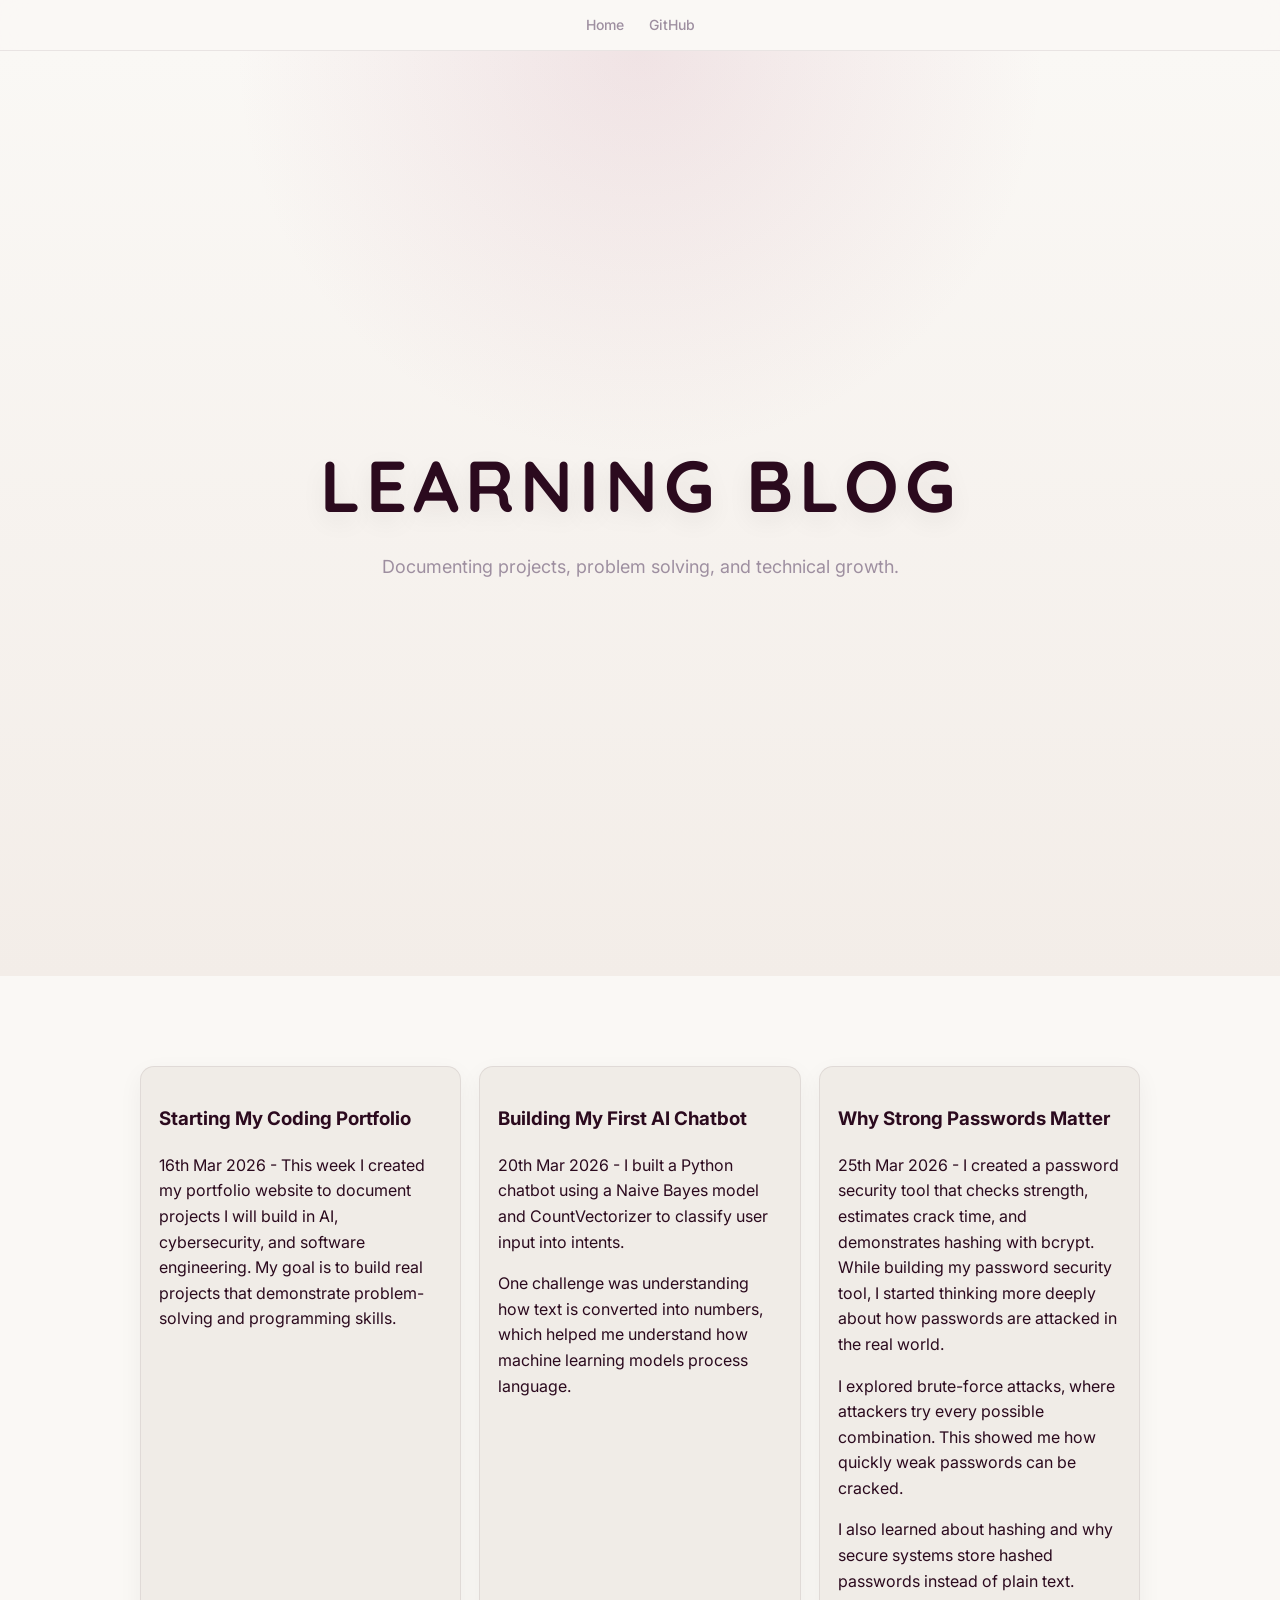
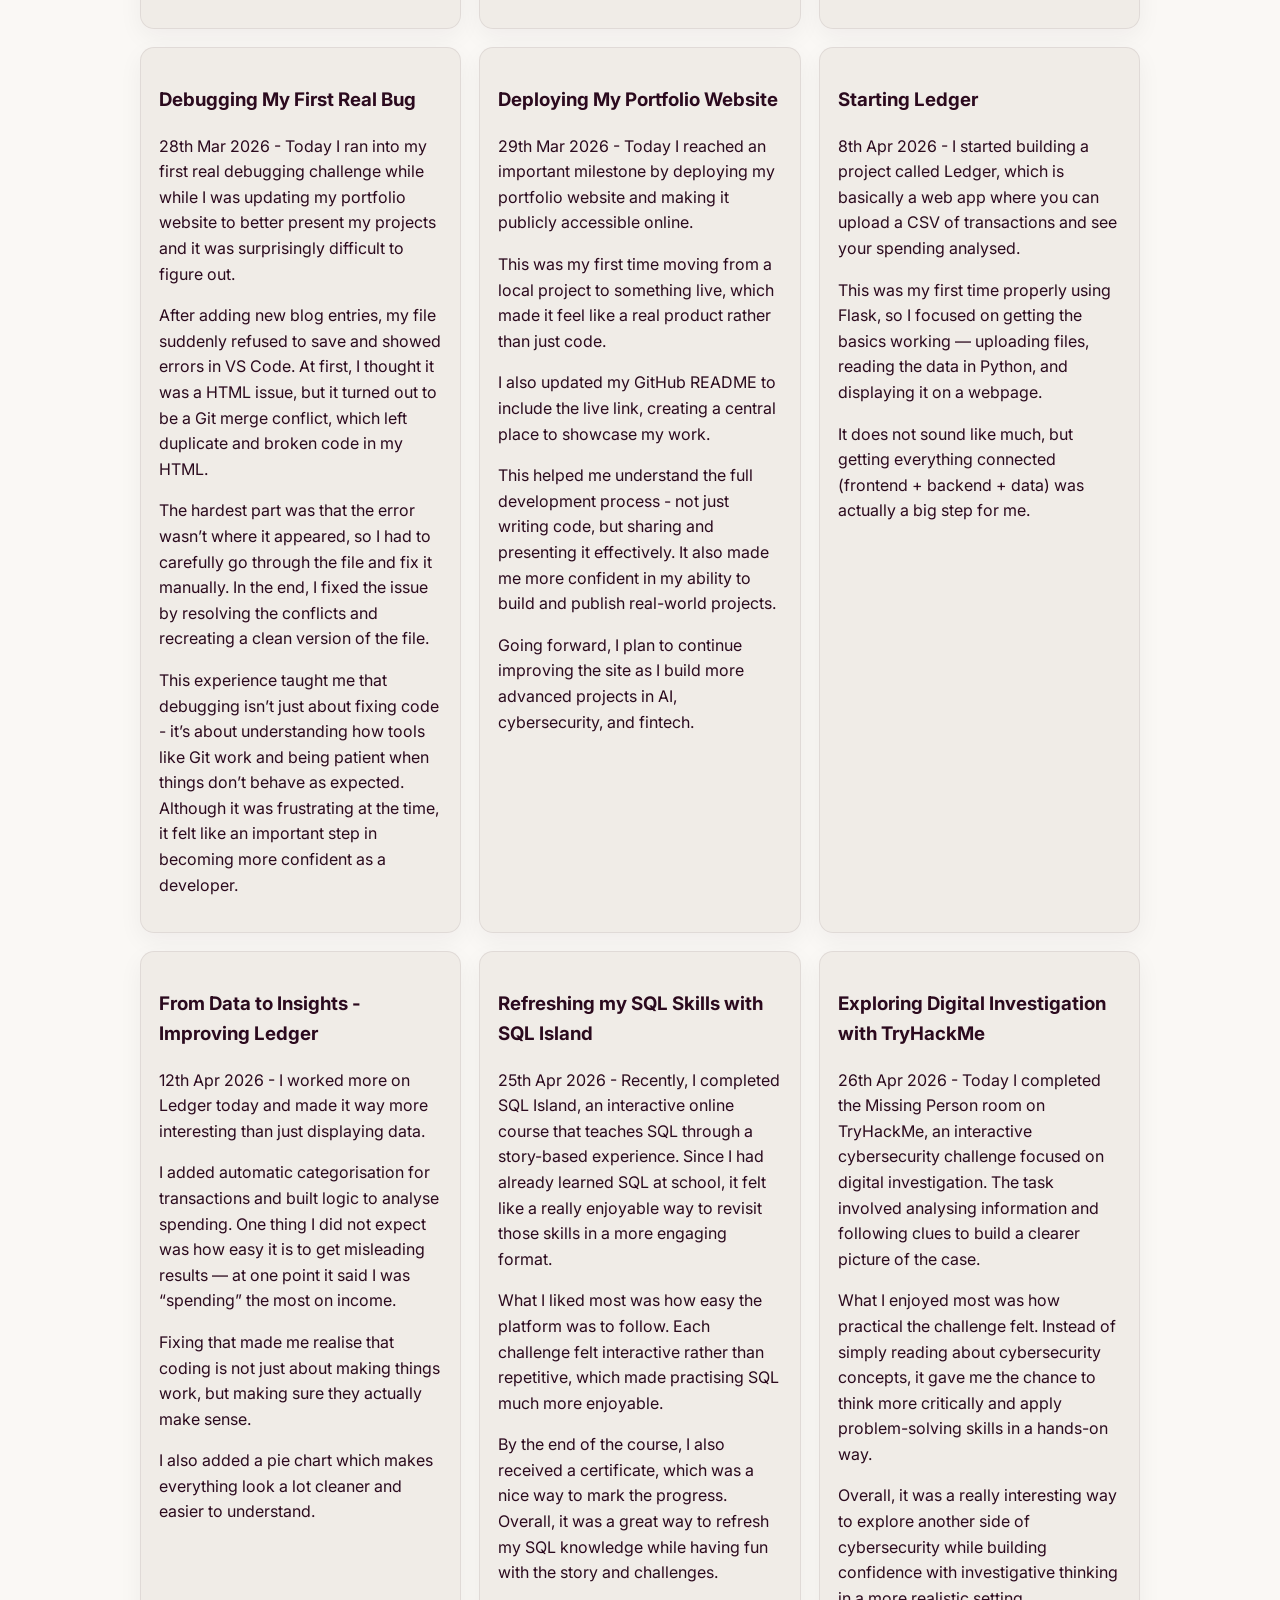
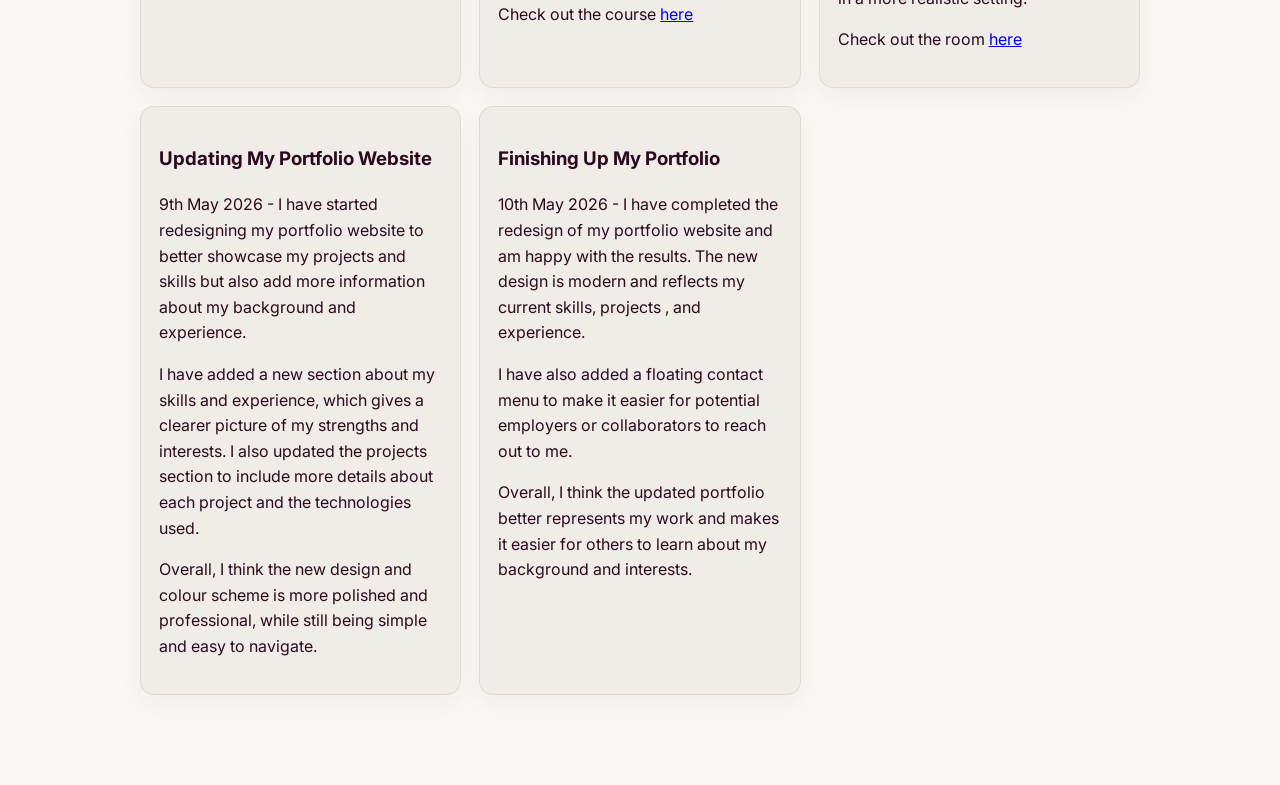
==== blog.html @ e2512c3c "New blog entry and final animations in style.css" ====
<!DOCTYPE html>
<html lang="en">
<head>
  <meta charset="UTF-8">
  <title>Blog | Samyutha Katikareddy</title>

  <!-- CONNECTS CSS -->
  <link rel="stylesheet" href="style.css">

  <!-- FONT -->
  <link href="https://fonts.googleapis.com/css2?family=Quicksand:wght@500;600;700;800&display=swap" rel="stylesheet">
</head>

<body>

<nav>
  <a href="index.html">Home</a>
  <a href="https://github.com/samyuthak-projects" target="_blank">GitHub</a>
</nav>

<header class="hero small-hero">
  <div class="hero-content">
    <h1>Learning Blog</h1>

    <p class="subtitle">
      Documenting projects, problem solving, and technical growth.
    </p>
  </div>
</header>

<!-- BLOG -->
<section id="blog">
  

  <div class="blog-container">

    <article>
      <h3>Starting My Coding Portfolio</h3>
      <p>16th Mar 2026 - This week I created my portfolio website to document projects I will build in AI, cybersecurity, and software engineering. My goal is to build real projects that demonstrate problem-solving and programming skills.</p>
    </article>

    <article>
      <h3>Building My First AI Chatbot</h3>
      <p> 20th Mar 2026 - I built a Python chatbot using a Naive Bayes model and CountVectorizer to classify user input into intents. </p>
      <p> One challenge was understanding how text is converted into numbers, which helped me understand how machine learning models process language. </p>
    </article>

    <article>
      <h3>Why Strong Passwords Matter</h3>
      <p> 25th Mar 2026 - I created a password security tool that checks strength, estimates crack time, and demonstrates hashing with bcrypt. While building my password security tool, I started thinking more deeply about how passwords are attacked in the real world. </p>
      <p> I explored brute-force attacks, where attackers try every possible combination. This showed me how quickly weak passwords can be cracked. </p>
      <p> I also learned about hashing and why secure systems store hashed passwords instead of plain text. </p>
    </article>

    <article>
      <h3>Debugging My First Real Bug</h3>
      <p> 28th Mar 2026 - Today I ran into my first real debugging challenge while while I was updating my portfolio website to better present my projects and it was surprisingly difficult to figure out. </p>
      <p> After adding new blog entries, my file suddenly refused to save and showed errors in VS Code. At first, I thought it was a HTML issue, but it turned out to be a Git merge conflict, which left duplicate and broken code in my HTML. </p>
      <p> The hardest part was that the error wasn’t where it appeared, so I had to carefully go through the file and fix it manually. In the end, I fixed the issue by resolving the conflicts and recreating a clean version of the file. </p>
      <p> This experience taught me that debugging isn’t just about fixing code - it’s about understanding how tools like Git work and being patient when things don’t behave as expected. Although it was frustrating at the time, it felt like an important step in becoming more confident as a developer. </p>
    </article>

    <article>
      <h3>Deploying My Portfolio Website</h3>
      29th Mar 2026 - Today I reached an important milestone by deploying my portfolio website and making it publicly accessible online. </p>
      <p> This was my first time moving from a local project to something live, which made it feel like a real product rather than just code. </p>
      <p> I also updated my GitHub README to include the live link, creating a central place to showcase my work. </p>
      <p> This helped me understand the full development process - not just writing code, but sharing and presenting it effectively. It also made me more confident in my ability to build and publish real-world projects. </p>
      <p> Going forward, I plan to continue improving the site as I build more advanced projects in AI, cybersecurity, and fintech. </p>
    </article>

    <article>
      <h3>Starting Ledger</h3>
      <p> 8th Apr 2026 - I started building a project called Ledger, which is basically a web app where you can upload a CSV of transactions and see your spending analysed. </p>
      <p> This was my first time properly using Flask, so I focused on getting the basics working — uploading files, reading the data in Python, and displaying it on a webpage. </p>
      <p> It does not sound like much, but getting everything connected (frontend + backend + data) was actually a big step for me. </p>
    </article>

    <article>
      <h3>From Data to Insights - Improving Ledger</h3>
      <p> 12th Apr 2026 - I worked more on Ledger today and made it way more interesting than just displaying data. </p>
      <p> I added automatic categorisation for transactions and built logic to analyse spending. One thing I did not expect was how easy it is to get misleading results — at one point it said I was “spending” the most on income. </p>
      <p> Fixing that made me realise that coding is not just about making things work, but making sure they actually make sense. </p>
      <p> I also added a pie chart which makes everything look a lot cleaner and easier to understand. </p>
    </article>

    <article>
      <h3>Refreshing my SQL Skills with SQL Island</h3>
      <p> 25th Apr 2026 - Recently, I completed SQL Island, an interactive online course that teaches SQL through a story-based experience. Since I had already learned SQL at school, it felt like a really enjoyable way to revisit those skills in a more engaging format. </p>
      <p> What I liked most was how easy the platform was to follow. Each challenge felt interactive rather than repetitive, which made practising SQL much more enjoyable. </p>
      <p> By the end of the course, I also received a certificate, which was a nice way to mark the progress. Overall, it was a great way to refresh my SQL knowledge while having fun with the story and challenges. </p>
      <p> Check out the course <a href="https://sql-island.informatik.uni-kl.de/" target="_blank" rel="noopener noreferrer">here</a> </p>
    </article>

    <article>
      <h3>Exploring Digital Investigation with TryHackMe</h3>
      <p> 26th Apr 2026 - Today I completed the Missing Person room on TryHackMe, an interactive cybersecurity challenge focused on digital investigation. The task involved analysing information and following clues to build a clearer picture of the case. </p>
      <p> What I enjoyed most was how practical the challenge felt. Instead of simply reading about cybersecurity concepts, it gave me the chance to think more critically and apply problem-solving skills in a hands-on way. </p>
      <p> Overall, it was a really interesting way to explore another side of cybersecurity while building confidence with investigative thinking in a more realistic setting. </p>
      <p> Check out the room <a href="https://tryhackme.com/room/missingperson" target="_blank" rel="noopener noreferrer">here</a> </p>
    </article>

    <article>
        <h3>Updating My Portfolio Website</h3>
        <p>9th May 2026 - I have started redesigning my portfolio website to better showcase my projects and skills but also add more information about my background and experience.</p>
        <p> I have added a new section about my skills and experience, which gives a clearer picture of my strengths and interests. I also updated the projects section to include more details about each project and the technologies used. </p>
        <p> Overall, I think the new design and colour scheme is more polished and professional, while still being simple and easy to navigate. </p>
    </article>

    <article>
        <h3>Finishing Up My Portfolio</h3>
        <p>10th May 2026 - I have completed the redesign of my portfolio website and am happy with the results. The new design is modern and reflects my current skills, projects , and experience.</p>
        <p> I have also added a floating contact menu to make it easier for potential employers or collaborators to reach out to me. </p>
        <p> Overall, I think the updated portfolio better represents my work and makes it easier for others to learn about my background and interests. </p>
    </article>

  </div>
</section>


</body>
</html>
---- style.css ----
@import url('https://fonts.googleapis.com/css2?family=Inter:wght@300;400;600;700&display=swap');

/* COLORS */
:root {
  --bg: #faf8f5;
  --surface: #f0ebe6;
  --text: #2b0a1e;
  --accent: #6b1a2e;
  --soft-rose: #c4849a;
  --muted: #9e8fa0;

  --border: rgba(43, 10, 30, 0.08);
  --border-strong: rgba(107, 26, 46, 0.16);
  --shadow: 0 10px 30px rgba(43, 10, 30, 0.08);
}


/* SMOOTH SCROLLING */
html {
  scroll-behavior: smooth;
}


/* BASIC RESET */
body {
  margin: 0;
  font-family: 'Inter', Arial, sans-serif;
  background: var(--bg);
  color: var(--text);
  line-height: 1.6;
}

/* NAVIGATION */
nav {
  position: sticky;
  top: 0;
  z-index: 1000;
  background: rgba(250, 248, 245, 0.88);
  backdrop-filter: blur(12px);
  padding: 14px;
  display: flex;
  justify-content: center;
  gap: 25px;
  border-bottom: 1px solid var(--border);
}

nav a {
  text-decoration: none;
  color: var(--muted);
  font-weight: 500;
  font-size: 14px;
  transition: 0.2s;
}

nav a:hover {
  color: var(--accent);
}

/* HERO */
.hero {
  min-height: 85vh;
  display: flex;
  align-items: center;
  justify-content: center;
  text-align: center;
  padding: 80px 20px;
  background:
    radial-gradient(circle at top, rgba(196, 132, 154, 0.18), transparent 36%),
    linear-gradient(180deg, #faf8f5 0%, #f3ede8 100%);
}

.hero h1 {
  font-family: 'Quicksand', sans-serif;
  font-size: 72px;
  font-weight: 800;
  letter-spacing: 6px;
  text-transform: uppercase;
  margin: 0;
  color: var(--text);
  text-shadow: 0 8px 24px rgba(43, 10, 30, 0.08);
}

.subtitle {
  color: var(--muted);
  margin-top: 10px;
  font-size: 18px;
}

.intro {
  max-width: 650px;
  margin: 20px auto;
  color: var(--text);
}

/* BUTTONS */
.hero-buttons {
  margin-top: 25px;
}

.btn {
  text-decoration: none;
  padding: 10px 16px;
  border-radius: 10px;
  font-weight: 600;
  margin: 5px;
  display: inline-block;
  transition: 0.2s;
}

.primary {
  background: var(--accent);
  color: #fff;
}

.primary:hover {
  background: #561426;
  transform: translateY(-2px);
}

.secondary {
  border: 1px solid var(--border);
  color: var(--text);
  background: rgba(255, 255, 255, 0.38);
}

.secondary:hover {
  border-color: var(--soft-rose);
  color: var(--accent);
  transform: translateY(-2px);
}

/* SECTIONS */
section {
  max-width: 1000px;
  margin: auto;
  padding: 90px 20px;
  animation: fadeUp 0.8s ease forwards;
  scroll-margin-top: 100px;
}

h2 {
  text-align: center;
  font-size: 34px;
  margin-bottom: 50px;
  color: var(--text);
}

.section-intro {
  text-align: center;
  color: var(--muted);
  margin-bottom: 30px;
}

/* ABOUT */
.about-container {
  display: flex;
  align-items: center;
  justify-content: center;
  gap: 40px;
  flex-wrap: wrap;
  max-width: 900px;
  margin: auto;
}

.about-image img {
  width: 240px;
  height: 300px;
  object-fit: cover;
  border-radius: 20px;
  border: 2px solid rgba(107, 26, 46, 0.12);
  box-shadow: var(--shadow);
  transition: transform 0.3s ease, box-shadow 0.3s ease;
}

.about-image img:hover {
  transform: scale(1.03);
  box-shadow: 0 14px 36px rgba(43, 10, 30, 0.12);
}

.about-text {
  flex: 1;
  min-width: 280px;
  color: var(--text);
}

/* SKILLS */
.skills {
  display: flex;
  flex-wrap: wrap;
  gap: 10px;
  justify-content: center;
}

.skills span {
  background: rgba(240, 235, 230, 0.95);
  border: 1px solid var(--border);
  padding: 8px 14px;
  border-radius: 999px;
  font-size: 13px;
  color: var(--text);
  transition: 0.2s;
  box-shadow: 0 4px 12px rgba(43, 10, 30, 0.04);
}

.skills span:hover {
  background: rgba(196, 132, 154, 0.18);
  border-color: var(--soft-rose);
  transform: translateY(-2px);
}

/* SKILLS */
.skills {
  display: flex;
  flex-wrap: wrap;
  gap: 10px;
  justify-content: center;
}

.skills span {
  background: rgba(240, 235, 230, 0.95);
  border: 1px solid var(--border);
  padding: 8px 14px;
  border-radius: 999px;
  font-size: 13px;
  color: var(--text);
  transition: 0.2s;
  box-shadow: 0 4px 12px rgba(43, 10, 30, 0.04);
}

.skills span:hover {
  background: rgba(196, 132, 154, 0.18);
  border-color: var(--soft-rose);
  transform: translateY(-2px);
}

/* SHARED CARD STYLE */
.project,
.award-card,
.cert-card,
article,
.timeline .content {
  background: rgba(240, 235, 230, 0.95);
  border: 1px solid var(--border);
  border-radius: 14px;
  transition: 0.25s ease;
  box-shadow: 0 8px 24px rgba(43, 10, 30, 0.05);
}

.project:hover,
.award-card:hover,
.cert-card:hover,
article:hover,
.timeline .content:hover {
  transform: translateY(-5px);
  border-color: rgba(107, 26, 46, 0.18);
}

/* PROJECTS */
.project {
  padding: 22px;
  margin-bottom: 20px;
}

.project h3 {
  margin-top: 0;
  color: var(--text);
}

.tags {
  font-size: 13px;
  color: var(--muted);
}

.project a {
  display: inline-block;
  margin-top: 10px;
  color: #fff;
  background: var(--accent);
  padding: 8px 12px;
  border-radius: 8px;
  text-decoration: none;
  font-weight: 600;
}

.project a:hover {
  background: #561426;
}

/* EXPERIENCE */
.timeline {
  position: relative;
  max-width: 800px;
  margin: auto;
  padding-left: 20px;
}

.timeline::before {
  content: "";
  position: absolute;
  left: 10px;
  top: 0;
  width: 2px;
  height: 100%;
  background: rgba(43, 10, 30, 0.10);
}

.timeline .content {
  padding: 24px;   /* 🔥 fixes text hugging edges */
  line-height: 1.6;
}

.timeline-item {
  position: relative;
  margin-bottom: 30px;
  padding-left: 40px;
  margin-bottom: 35px; /* gives breathing space between cards */
}

.dot {
  position: absolute;
  left: 2px;
  top: 6px;
  width: 16px;
  height: 16px;
  background: var(--accent);
  border-radius: 50%;
  box-shadow: 0 0 10px rgba(107, 26, 46, 0.18);
}

.company {
  font-size: 13px;
  color: var(--muted);
}

/* AWARDS */
.awards-grid {
  display: grid;
  grid-template-columns: repeat(auto-fit, minmax(260px, 1fr));
  gap: 18px;
}

.award-card {
  padding: 18px;
}

.award-card h3 {
  margin: 0;
  font-size: 16px;
  color: var(--text);
}

.issuer {
  font-size: 13px;
  color: var(--muted);
  margin: 6px 0 10px;
}


/* CERTIFICATIONS */
.cert-grid {
  display: grid;
  grid-template-columns: repeat(auto-fit, minmax(260px, 1fr));
  gap: 18px;
}

.cert-card {
  padding: 18px;
}

.cert-card h3 {
  margin: 0;
  font-size: 16px;
  color: var(--text);
}

.cert-card .issuer {
  font-size: 13px;
  color: var(--muted);
}

.cert-card .skills {
  font-size: 13px;
  color: var(--accent);
  font-weight: 600;
}

/* BLOG */
.blog-container {
  display: grid;
  grid-template-columns: repeat(auto-fit, minmax(280px, 1fr));
  gap: 18px;
}

article {
  padding: 18px;
}

article h3 {
  color: var(--text);
}

.view-more {
  display: flex;
  justify-content: center;
  margin-top: 35px;
}

/* FOOTER */
.footer {
  text-align: center;
  padding: 60px 20px;
  margin-top: 80px;
  border-top: 1px solid var(--border);
  background: rgba(240, 235, 230, 0.78);
}

.footer-title {
  font-size: 22px;
  margin-bottom: 10px;
  color: var(--text);
}

.footer-sub {
  color: var(--muted);
  font-size: 14px;
  margin-bottom: 25px;
}

.contact-links {
  display: flex;
  justify-content: center;
  gap: 25px;
  flex-wrap: wrap;
  margin-bottom: 25px;
}

.contact-links a {
  display: inline-flex;
  align-items: center;
  gap: 8px;
  color: var(--text);
  text-decoration: none;
  font-size: 14px;
  padding: 8px 12px;
  border: 1px solid var(--border);
  border-radius: 10px;
  transition: 0.2s;
  background: rgba(255, 255, 255, 0.35);
}

.contact-links a:hover {
  border-color: var(--accent);
  color: var(--accent);
  transform: translateY(-2px);
}

.footer-bottom {
  font-size: 12px;
  color: var(--muted);
}

/* FLOATING CONTACT */
.floating-contact {
  position: fixed;
  right: 20px;
  bottom: 20px;
  display: flex;
  flex-direction: column;
  gap: 12px;
  z-index: 999;
}

.floating-contact a,
.email-menu > summary {
  width: 48px;
  height: 48px;
  background: rgba(240, 235, 230, 0.96);
  border: 1px solid var(--border);
  border-radius: 14px;
  display: flex;
  align-items: center;
  justify-content: center;
  color: var(--text);
  font-size: 18px;
  text-decoration: none;
  transition: 0.25s ease;
  backdrop-filter: blur(10px);
  cursor: pointer;
  list-style: none;
  box-shadow: 0 8px 20px rgba(43, 10, 30, 0.06);
}

.floating-contact a:hover,
.email-menu > summary:hover {
  transform: translateY(-3px) scale(1.05);
  border-color: rgba(107, 26, 46, 0.22);
  color: var(--accent);
  box-shadow: 0 10px 25px rgba(107, 26, 46, 0.12);
}

.email-menu {
  position: relative;
}

.email-menu > summary::-webkit-details-marker {
  display: none;
}

.email-options {
  position: absolute;
  right: 60px;
  bottom: 0;
  width: 190px;
  padding: 14px;
  background: var(--surface);
  border: 1px solid rgba(0, 0, 0, 0.08);
  border-radius: 20px;
  display: none;
  flex-direction: column;
  gap: 12px;
  box-shadow: 0 10px 30px rgba(0, 0, 0, 0.08);
}

.email-menu[open] .email-options,
.email-menu:hover .email-options {
  display: flex;
}

.email-options a,
.copy-box {
  width: 100%;
  box-sizing: border-box;
  padding: 12px 14px;
  border-radius: 14px;
  display: flex;
  align-items: center;
  gap: 12px;
  background: rgba(255, 255, 255, 0.45);
  border: 1px solid rgba(0, 0, 0, 0.06);
  color: var(--text);
  text-decoration: none;
  transition: 0.2s;
  font-size: 13px;
}

.email-options a:hover {
  transform: translateX(-2px);
  border-color: var(--accent);
  color: var(--accent);
}

.copy-box {
  line-height: 1.5;
}

.copy-box span {
  word-break: break-word;
}

/* ANIMATION */
@keyframes fadeUp {
  from {
    opacity: 0;
    transform: translateY(15px);
  }
  to {
    opacity: 1;
    transform: translateY(0);
  }
}
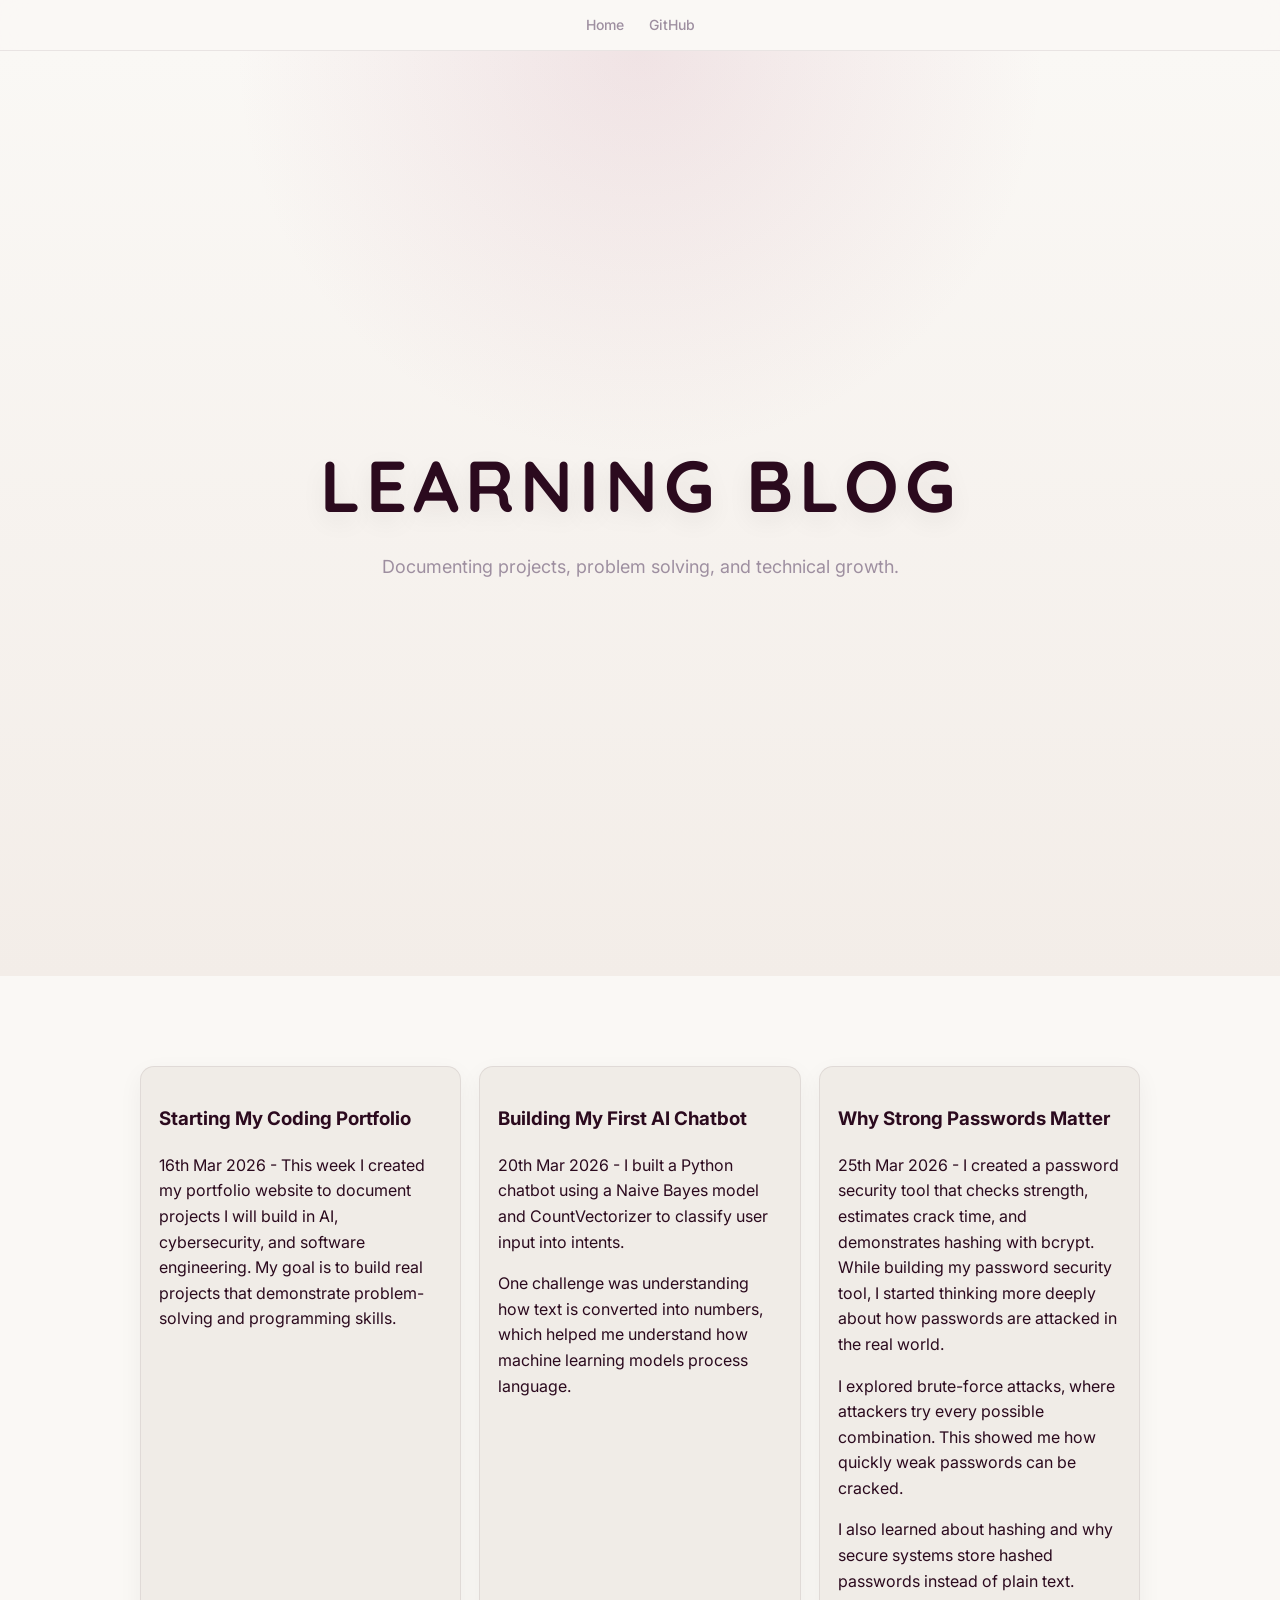
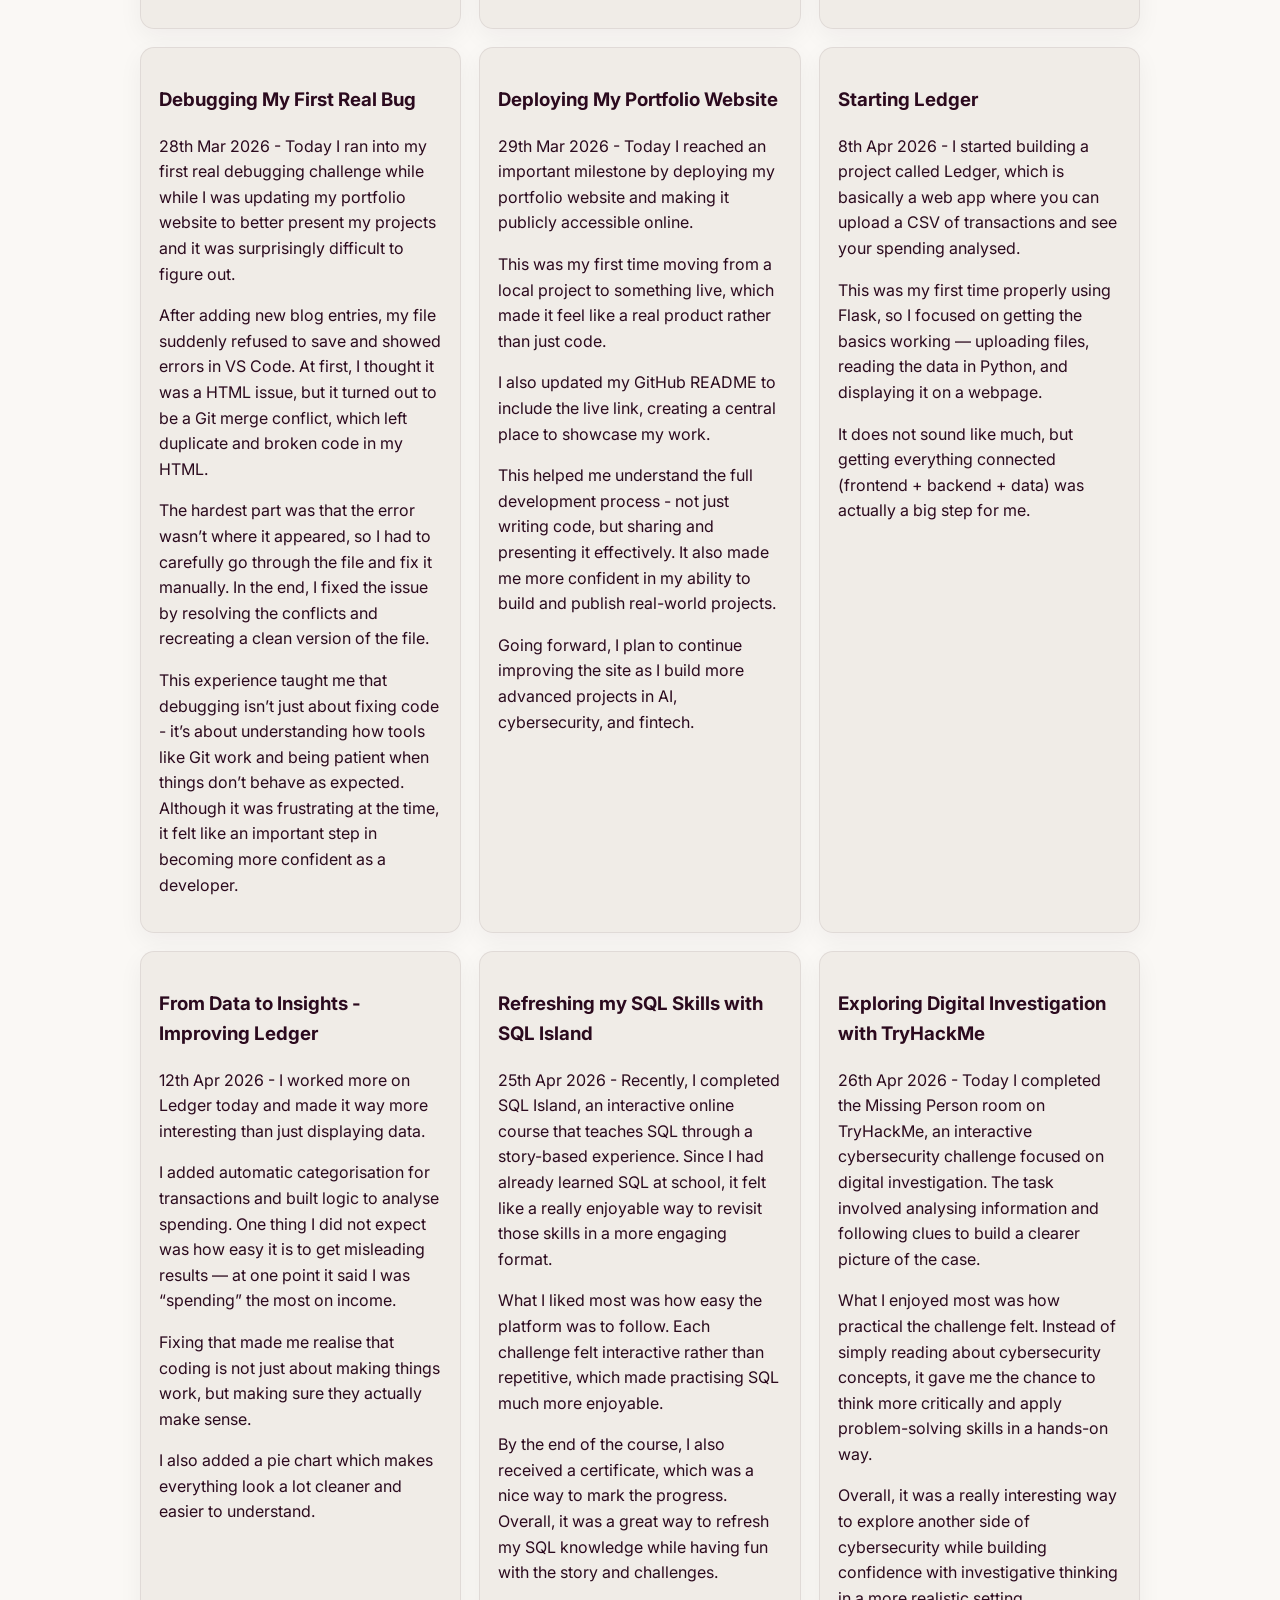
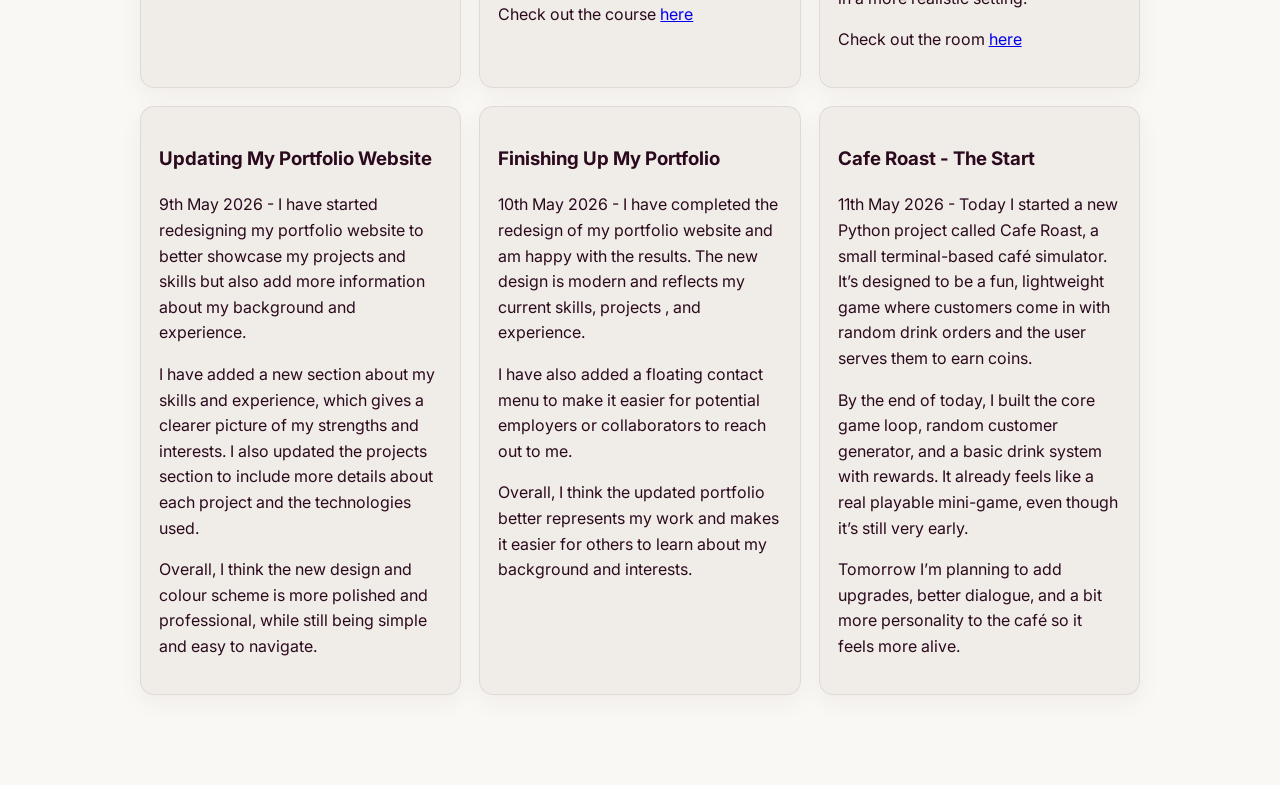
==== commit e5a80bef: "New blog post entry" ====
--- a/blog.html
+++ b/blog.html
@@ -102,18 +102,23 @@
 
     <article>
         <h3>Updating My Portfolio Website</h3>
-        <p>9th May 2026 - I have started redesigning my portfolio website to better showcase my projects and skills but also add more information about my background and experience.</p>
+        <p> 9th May 2026 - I have started redesigning my portfolio website to better showcase my projects and skills but also add more information about my background and experience.</p>
         <p> I have added a new section about my skills and experience, which gives a clearer picture of my strengths and interests. I also updated the projects section to include more details about each project and the technologies used. </p>
         <p> Overall, I think the new design and colour scheme is more polished and professional, while still being simple and easy to navigate. </p>
     </article>
 
     <article>
         <h3>Finishing Up My Portfolio</h3>
-        <p>10th May 2026 - I have completed the redesign of my portfolio website and am happy with the results. The new design is modern and reflects my current skills, projects , and experience.</p>
+        <p> 10th May 2026 - I have completed the redesign of my portfolio website and am happy with the results. The new design is modern and reflects my current skills, projects , and experience.</p>
         <p> I have also added a floating contact menu to make it easier for potential employers or collaborators to reach out to me. </p>
         <p> Overall, I think the updated portfolio better represents my work and makes it easier for others to learn about my background and interests. </p>
     </article>
 
+    <article>
+        <h3>Cafe Roast - The Start</h3>
+        <p> 11th May 2026 - Today I started a new Python project called Cafe Roast, a small terminal-based café simulator. It’s designed to be a fun, lightweight game where customers come in with random drink orders and the user serves them to earn coins.</p>
+        <p> By the end of today, I built the core game loop, random customer generator, and a basic drink system with rewards. It already feels like a real playable mini-game, even though it’s still very early.</p>
+        <p> Tomorrow I’m planning to add upgrades, better dialogue, and a bit more personality to the café so it feels more alive.</p>
   </div>
 </section>
 
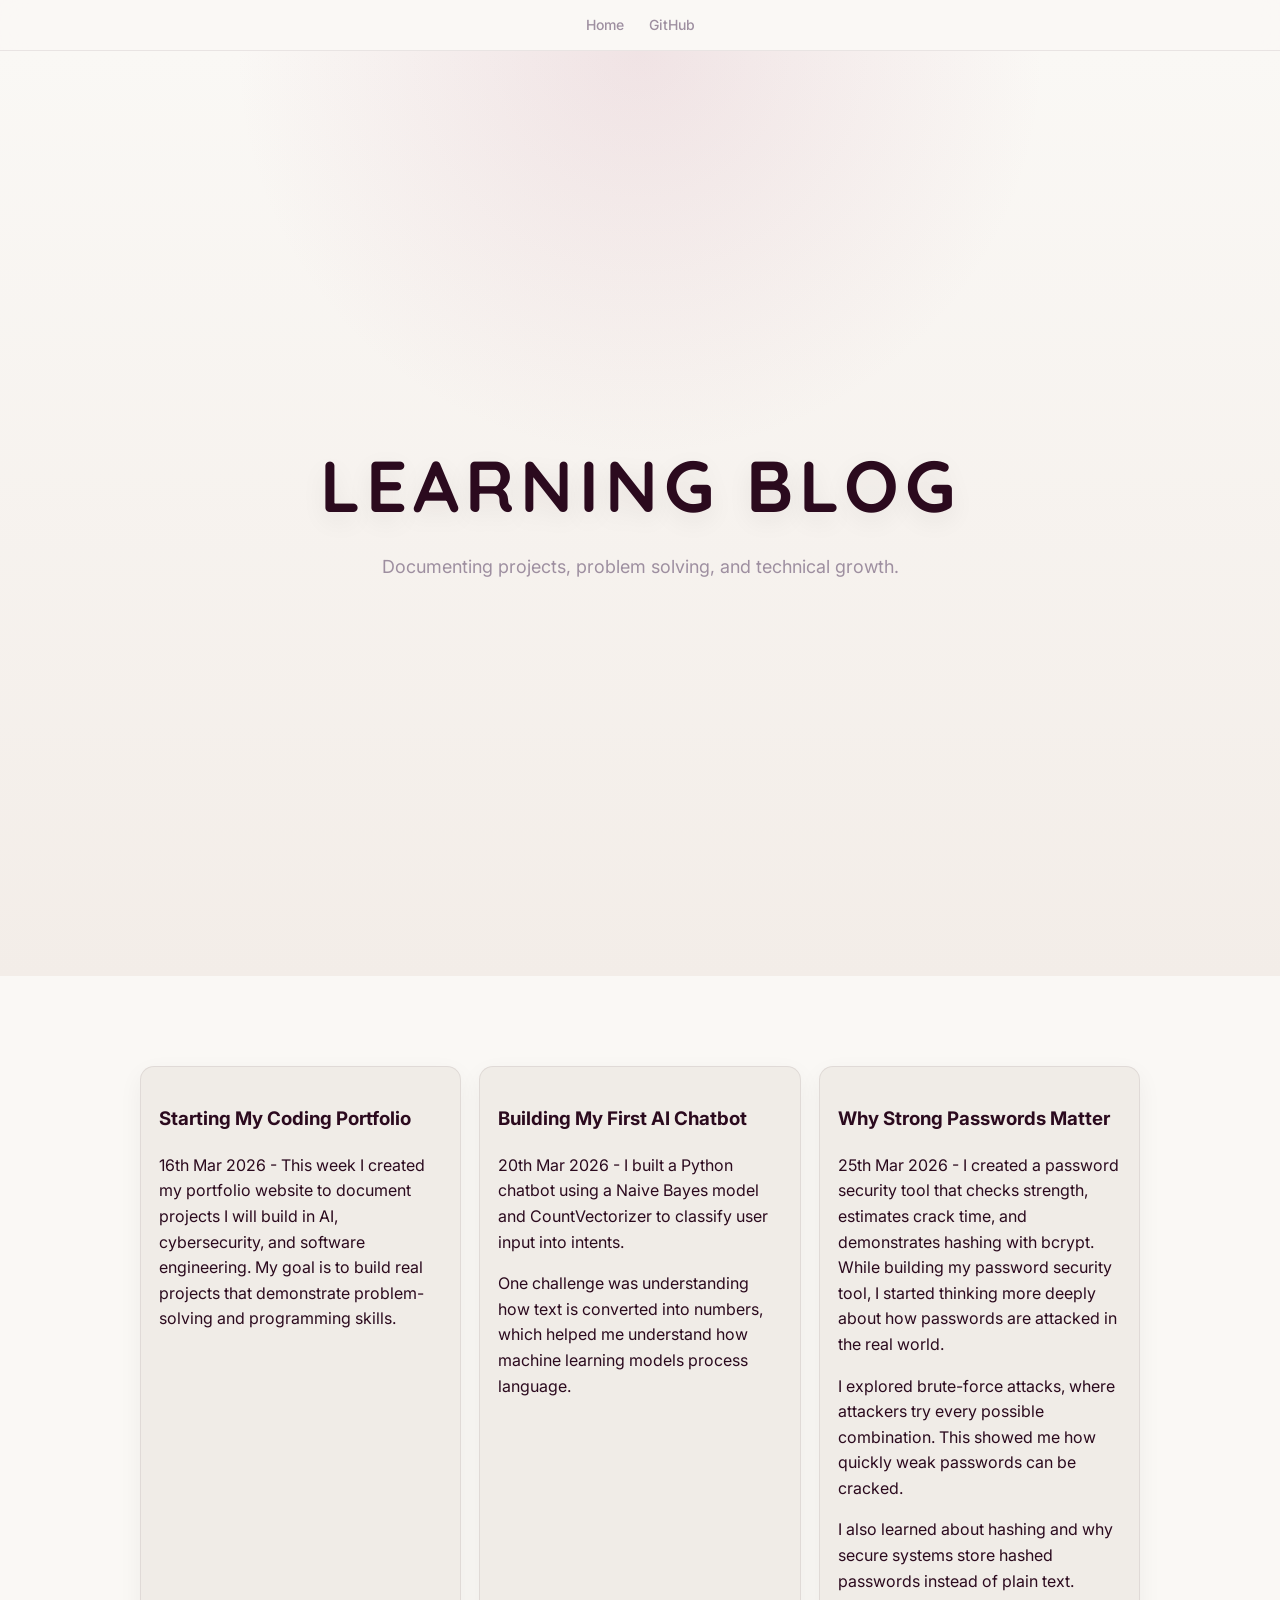
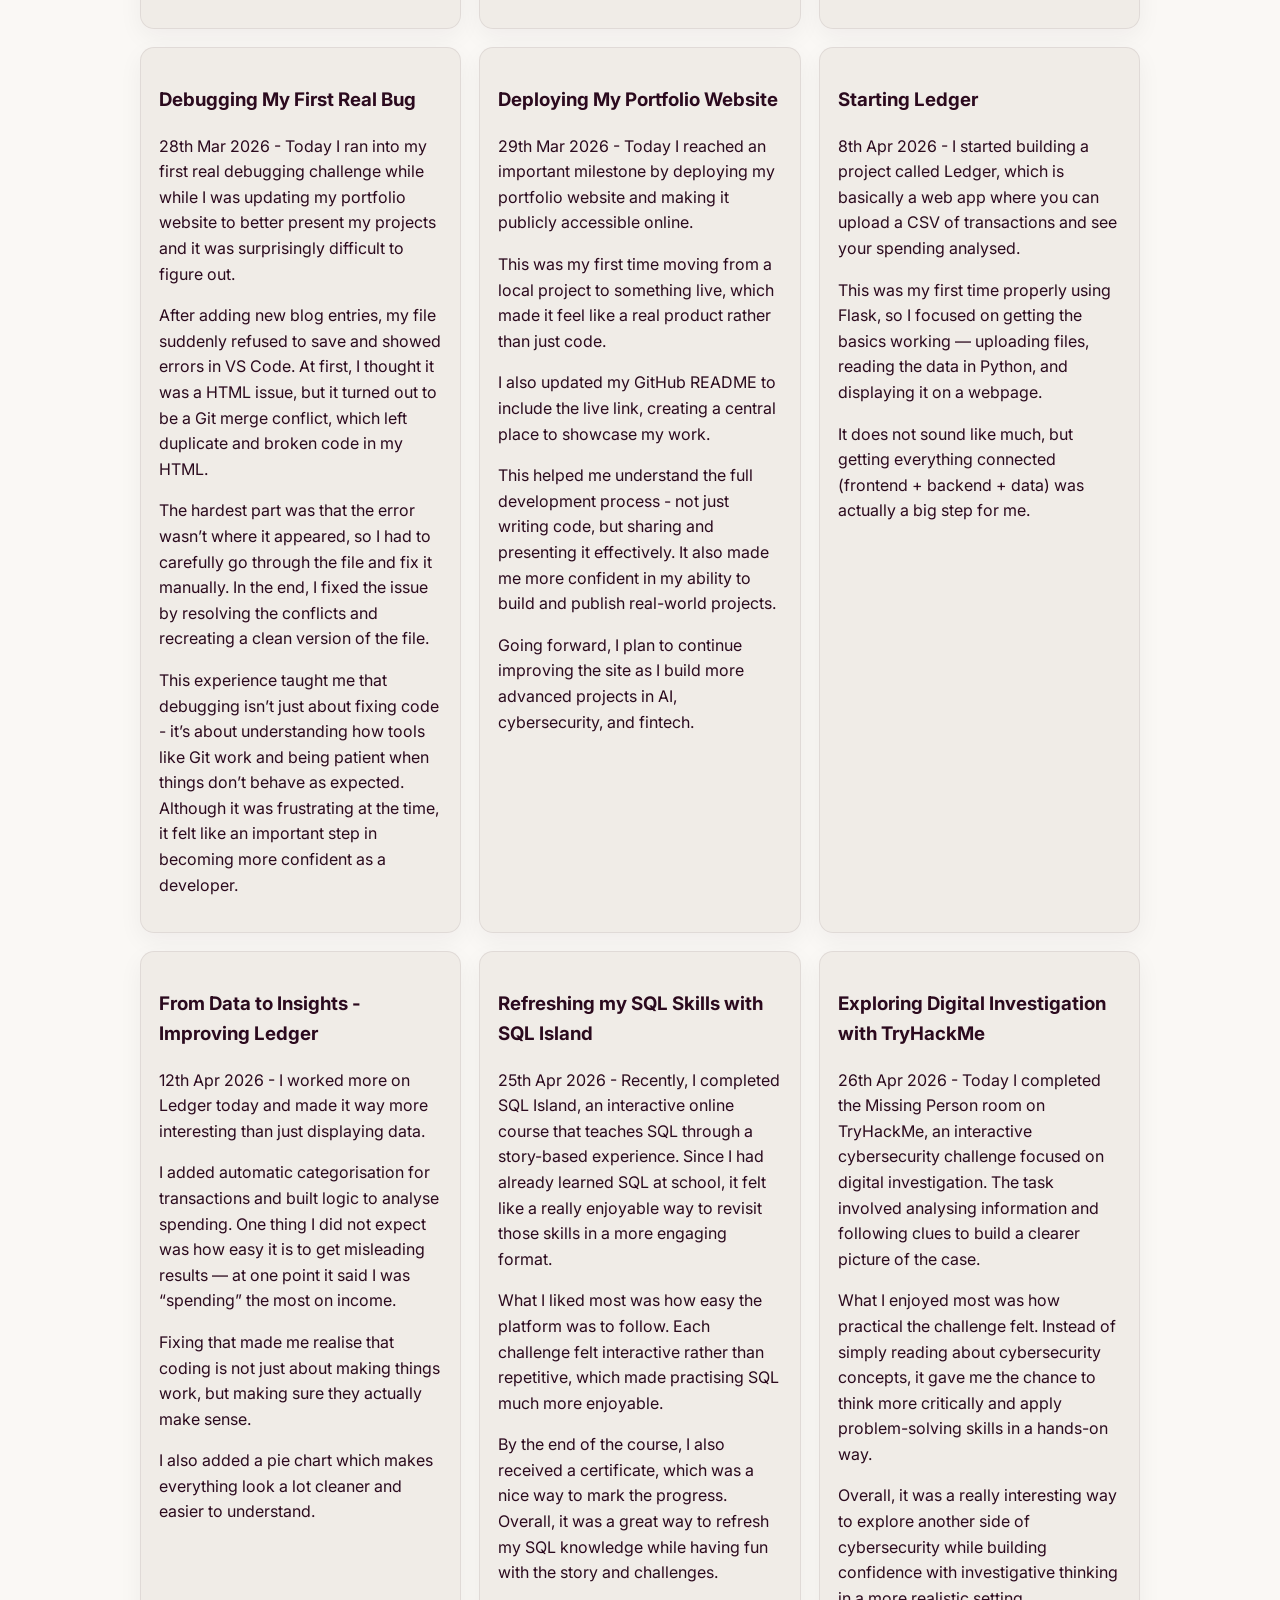
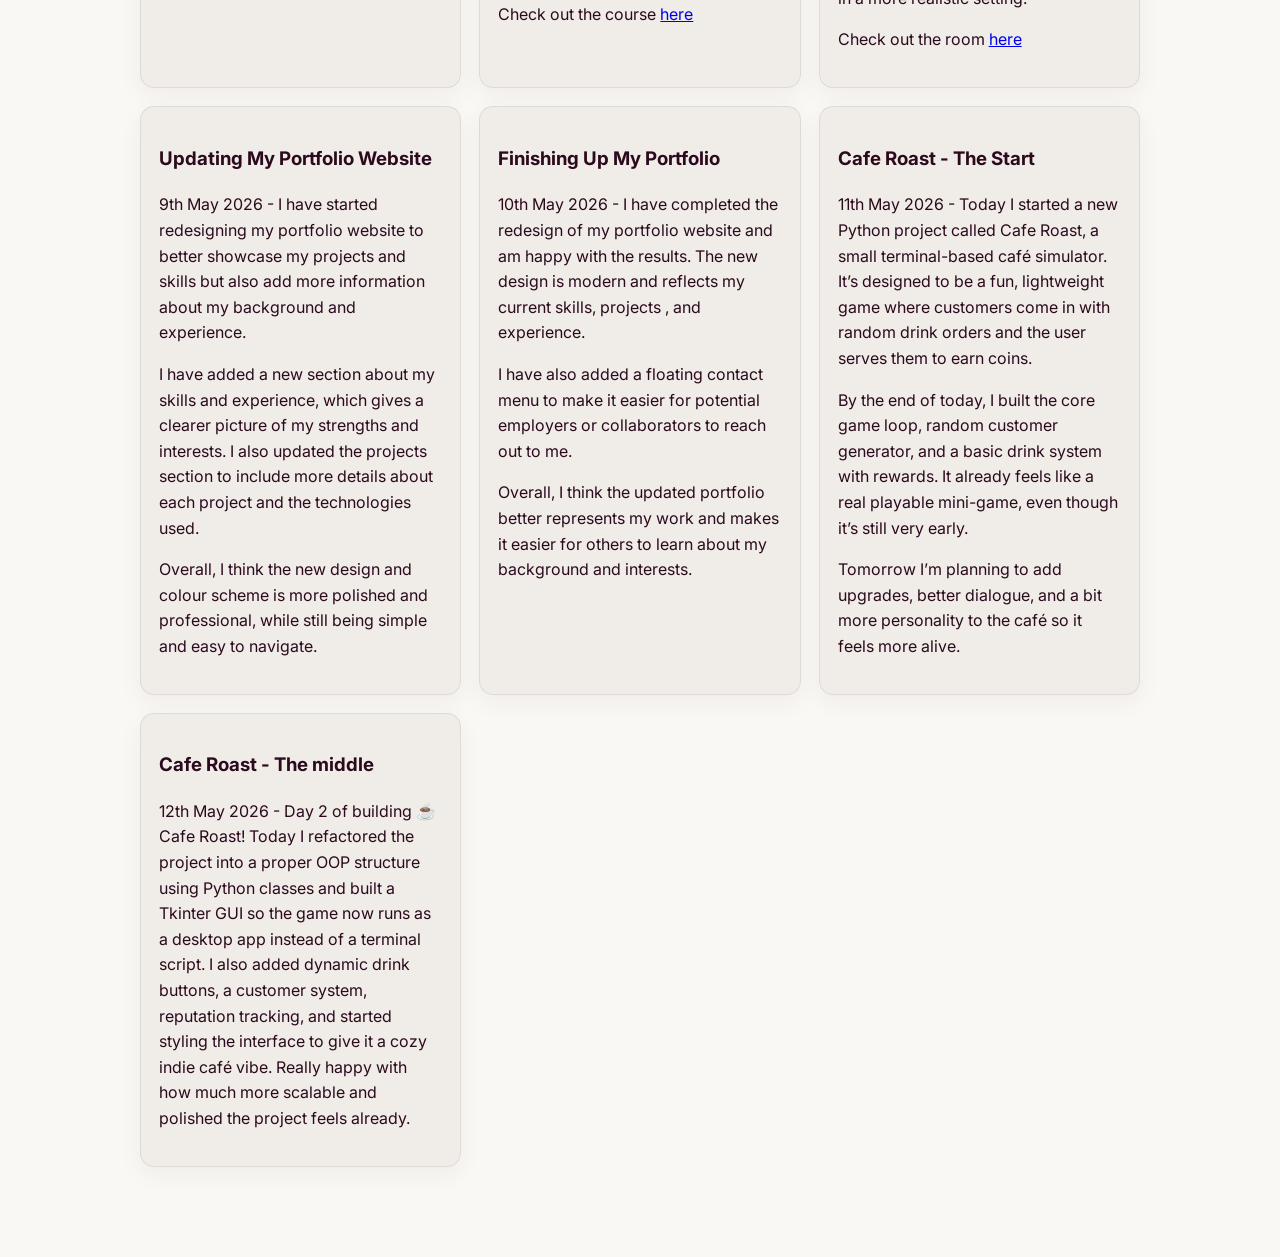
==== commit 5b2c3a8a: "Another blog post" ====
--- a/blog.html
+++ b/blog.html
@@ -119,6 +119,15 @@
         <p> 11th May 2026 - Today I started a new Python project called Cafe Roast, a small terminal-based café simulator. It’s designed to be a fun, lightweight game where customers come in with random drink orders and the user serves them to earn coins.</p>
         <p> By the end of today, I built the core game loop, random customer generator, and a basic drink system with rewards. It already feels like a real playable mini-game, even though it’s still very early.</p>
         <p> Tomorrow I’m planning to add upgrades, better dialogue, and a bit more personality to the café so it feels more alive.</p>
+    </article>
+
+    <article>
+      <h3>Cafe Roast - The middle</h3>
+      <p>
+        12th May 2026 - Day 2 of building ☕ Cafe Roast! Today I refactored the project into a proper OOP structure using Python classes and built a Tkinter GUI so the game now runs as a desktop app instead of a terminal script. I also added dynamic drink buttons, a customer system, reputation tracking, and started styling the interface to give it a cozy indie café vibe. Really happy with how much more scalable and polished the project feels already.
+      </p>
+    </article>
+
   </div>
 </section>
 
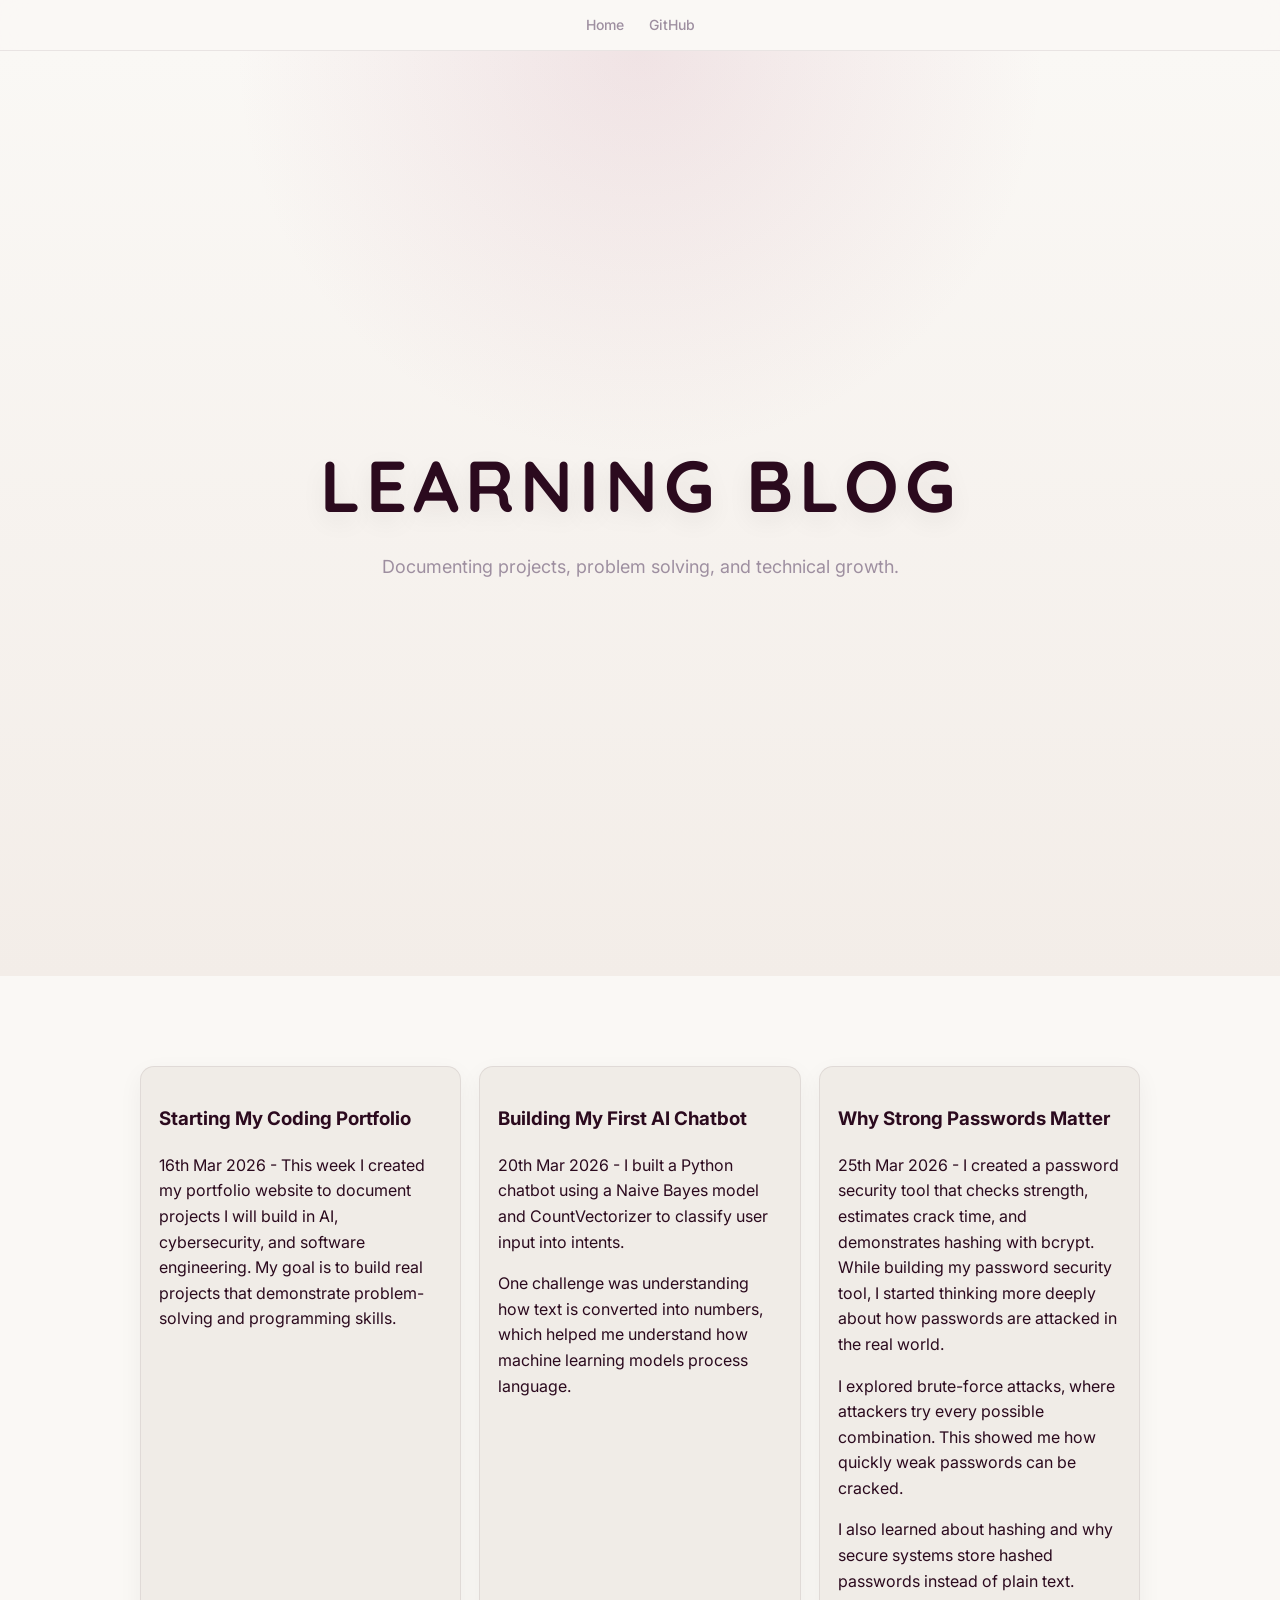
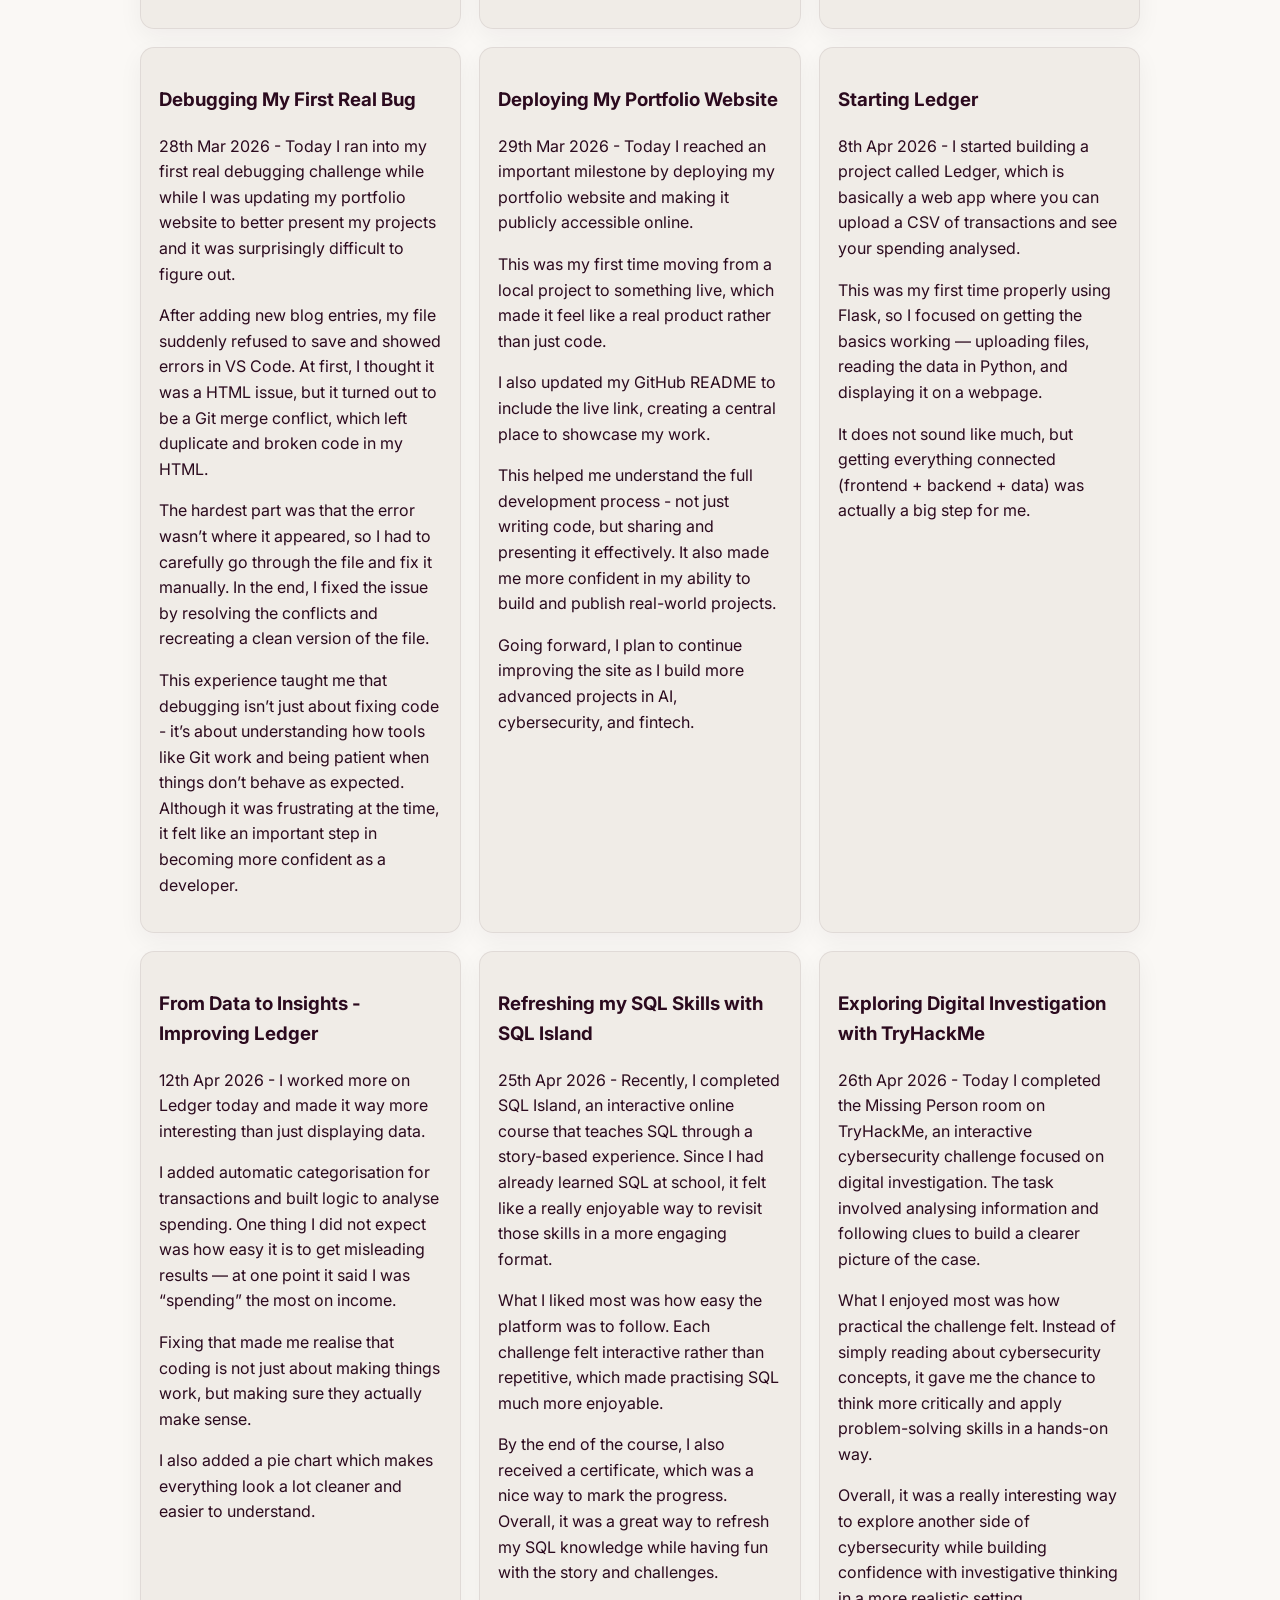
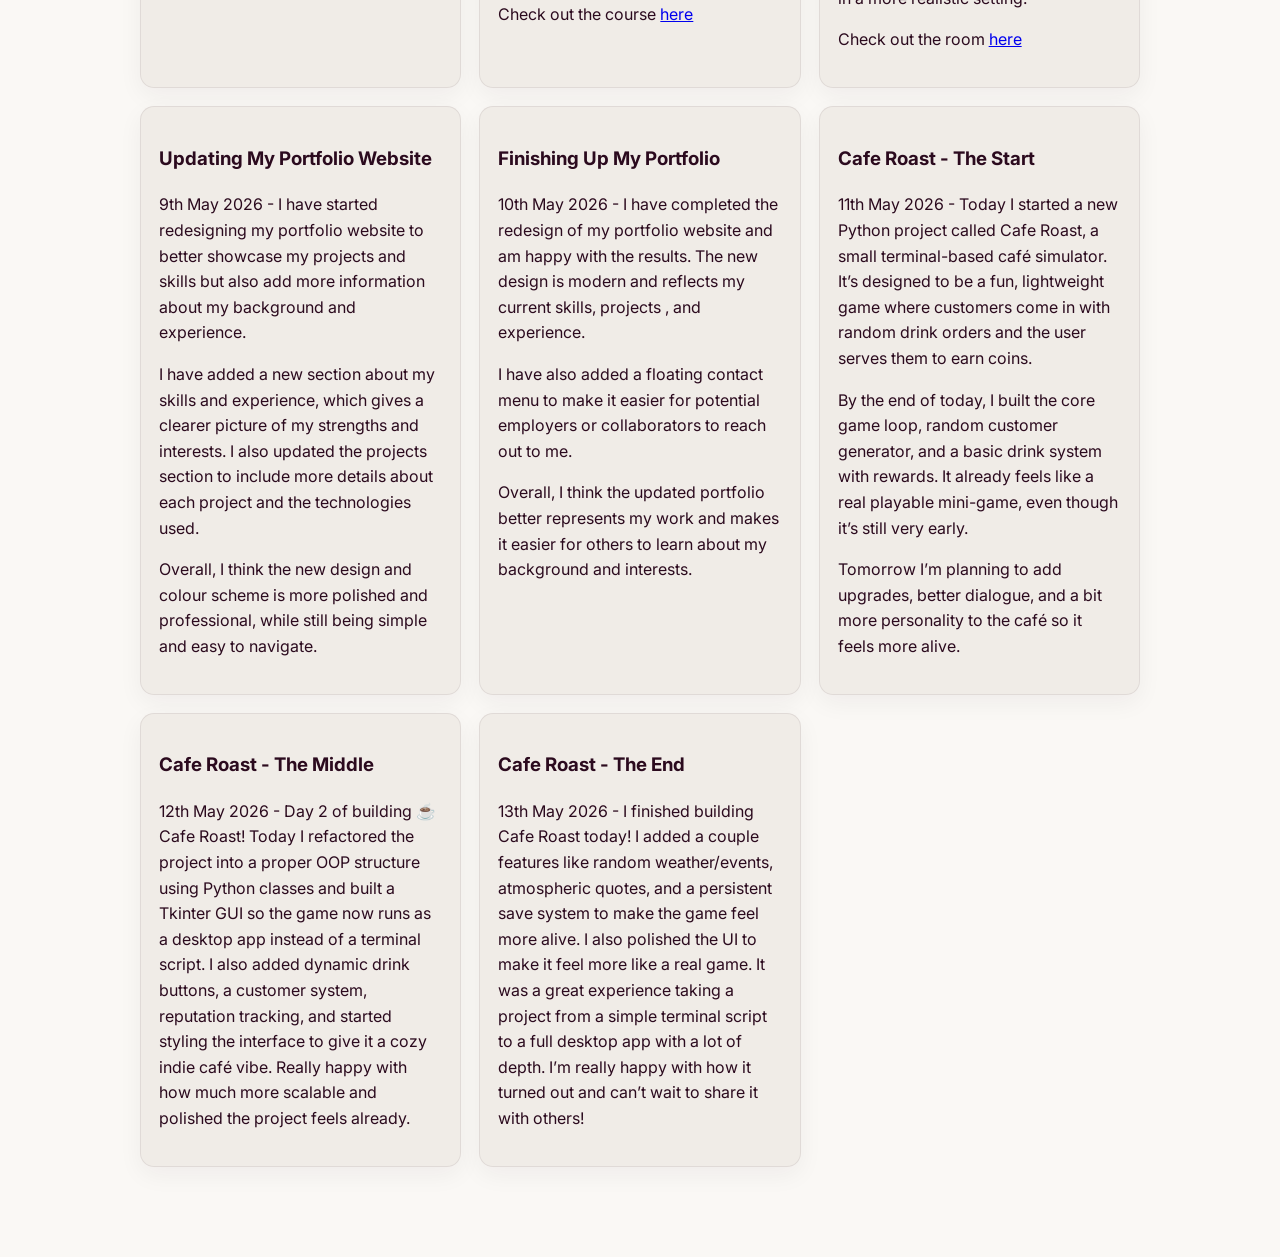
==== commit 34ceb68d: "Yet another blog post" ====
--- a/blog.html
+++ b/blog.html
@@ -122,9 +122,16 @@
     </article>
 
     <article>
-      <h3>Cafe Roast - The middle</h3>
+      <h3>Cafe Roast - The Middle</h3>
       <p>
         12th May 2026 - Day 2 of building ☕ Cafe Roast! Today I refactored the project into a proper OOP structure using Python classes and built a Tkinter GUI so the game now runs as a desktop app instead of a terminal script. I also added dynamic drink buttons, a customer system, reputation tracking, and started styling the interface to give it a cozy indie café vibe. Really happy with how much more scalable and polished the project feels already.
+      </p>
+    </article>
+
+    <article>
+      <h3>Cafe Roast - The End</h3>
+      <p>
+        13th May 2026 - I finished building Cafe Roast today! I added a couple features like random weather/events, atmospheric quotes, and a persistent save system to make the game feel more alive. I also polished the UI to make it feel more like a real game. It was a great experience taking a project from a simple terminal script to a full desktop app with a lot of depth. I’m really happy with how it turned out and can’t wait to share it with others!
       </p>
     </article>
 
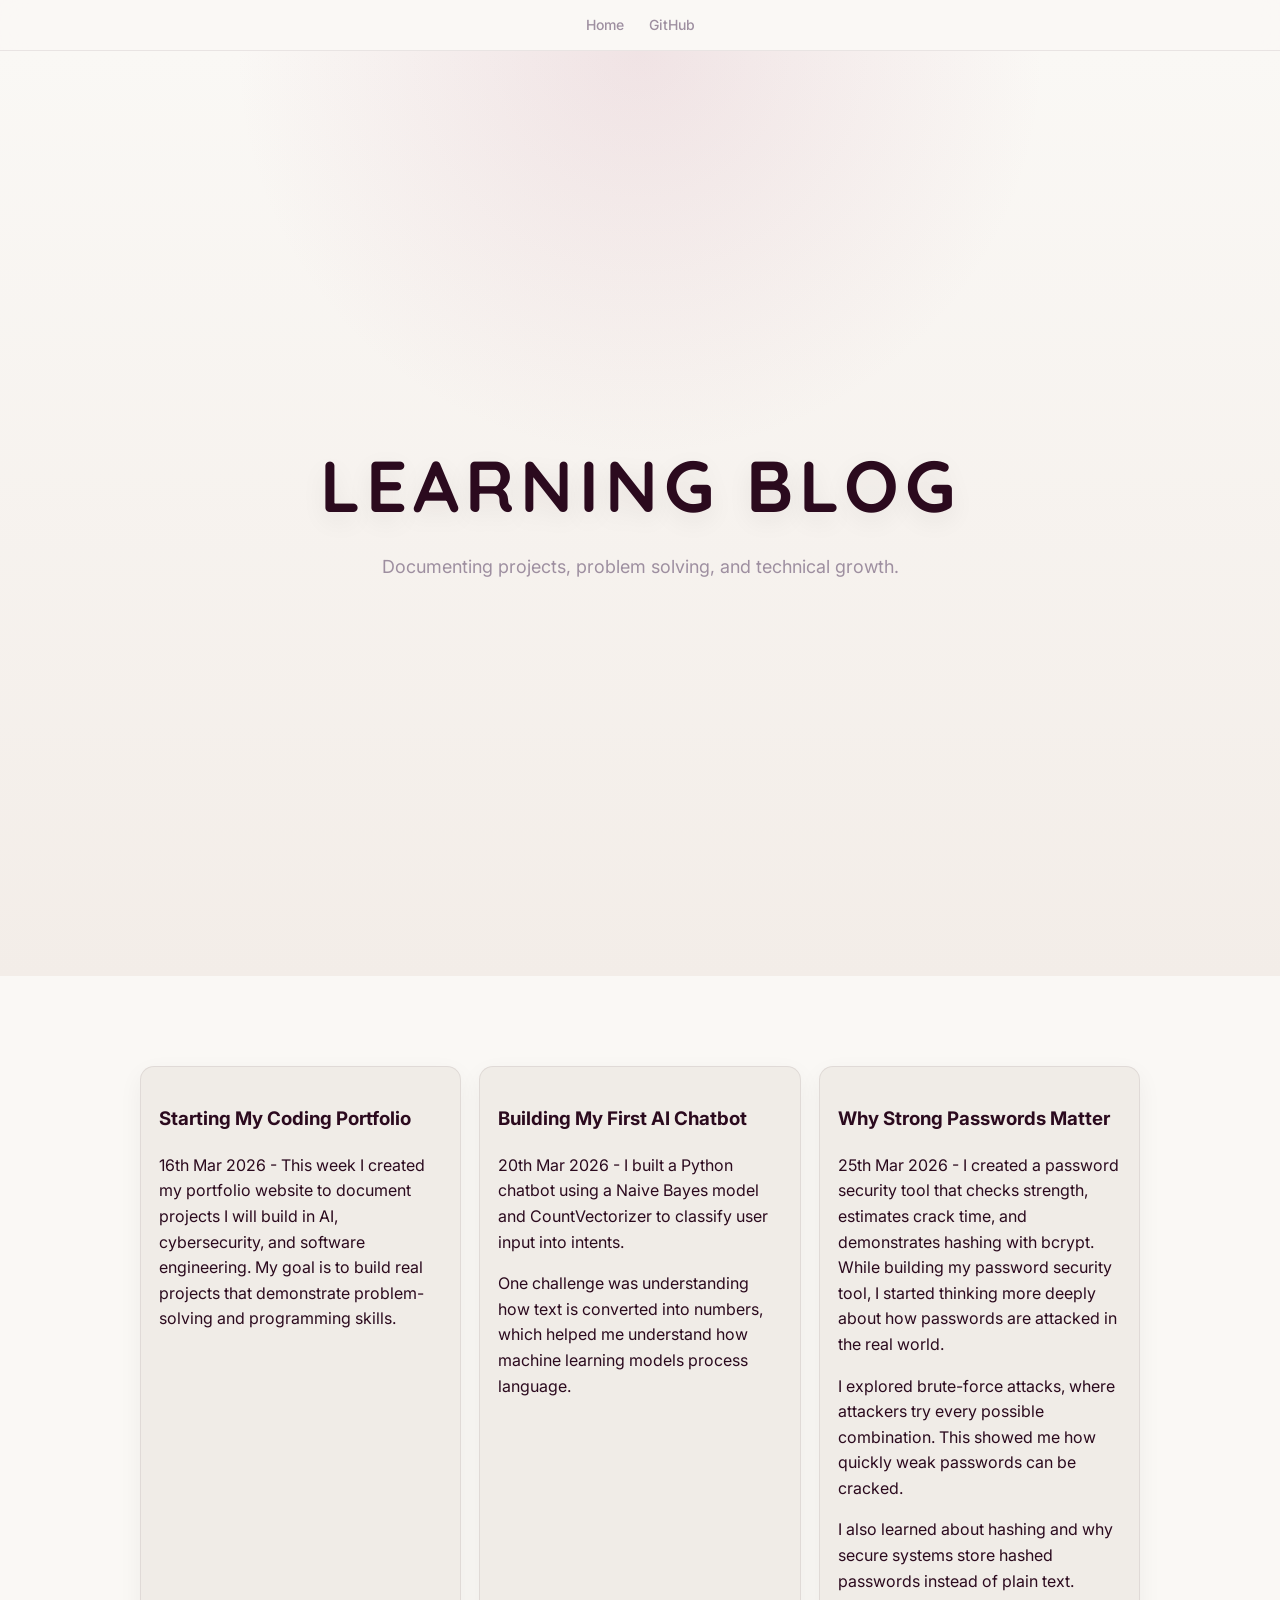
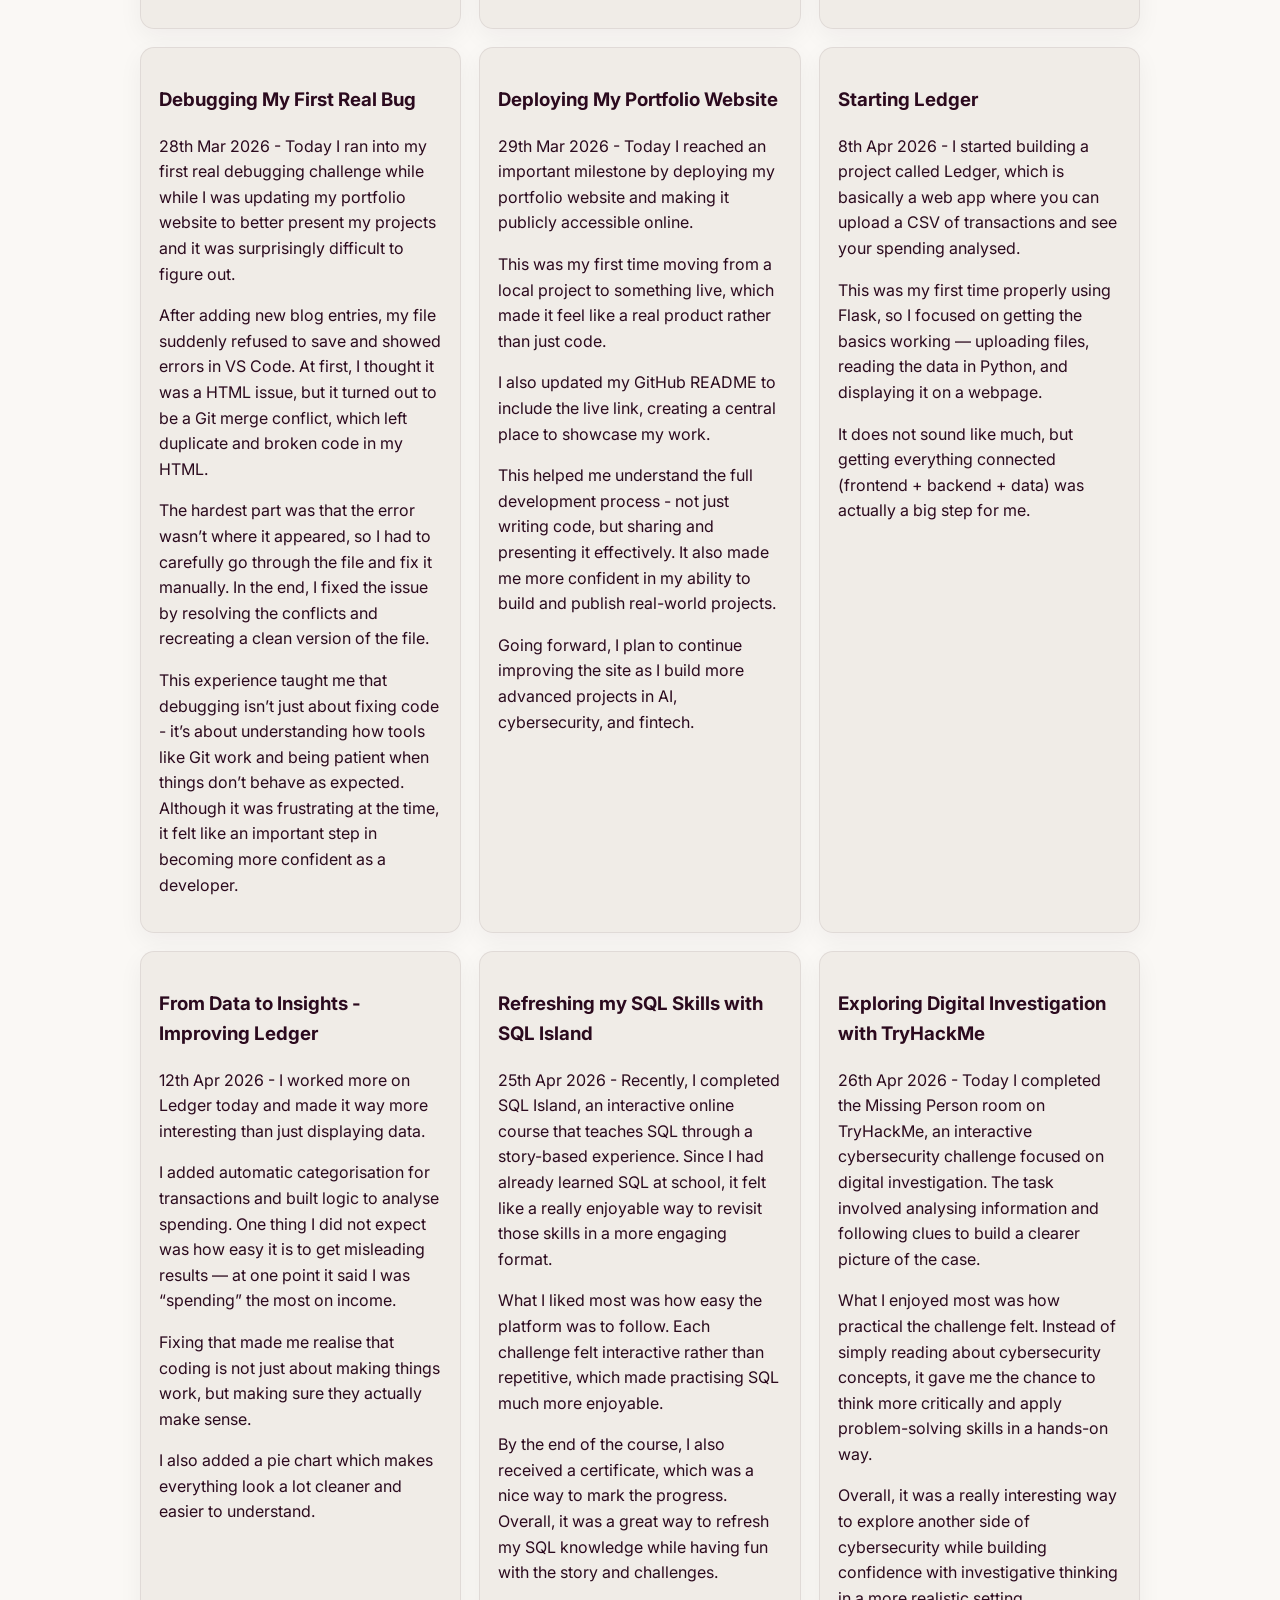
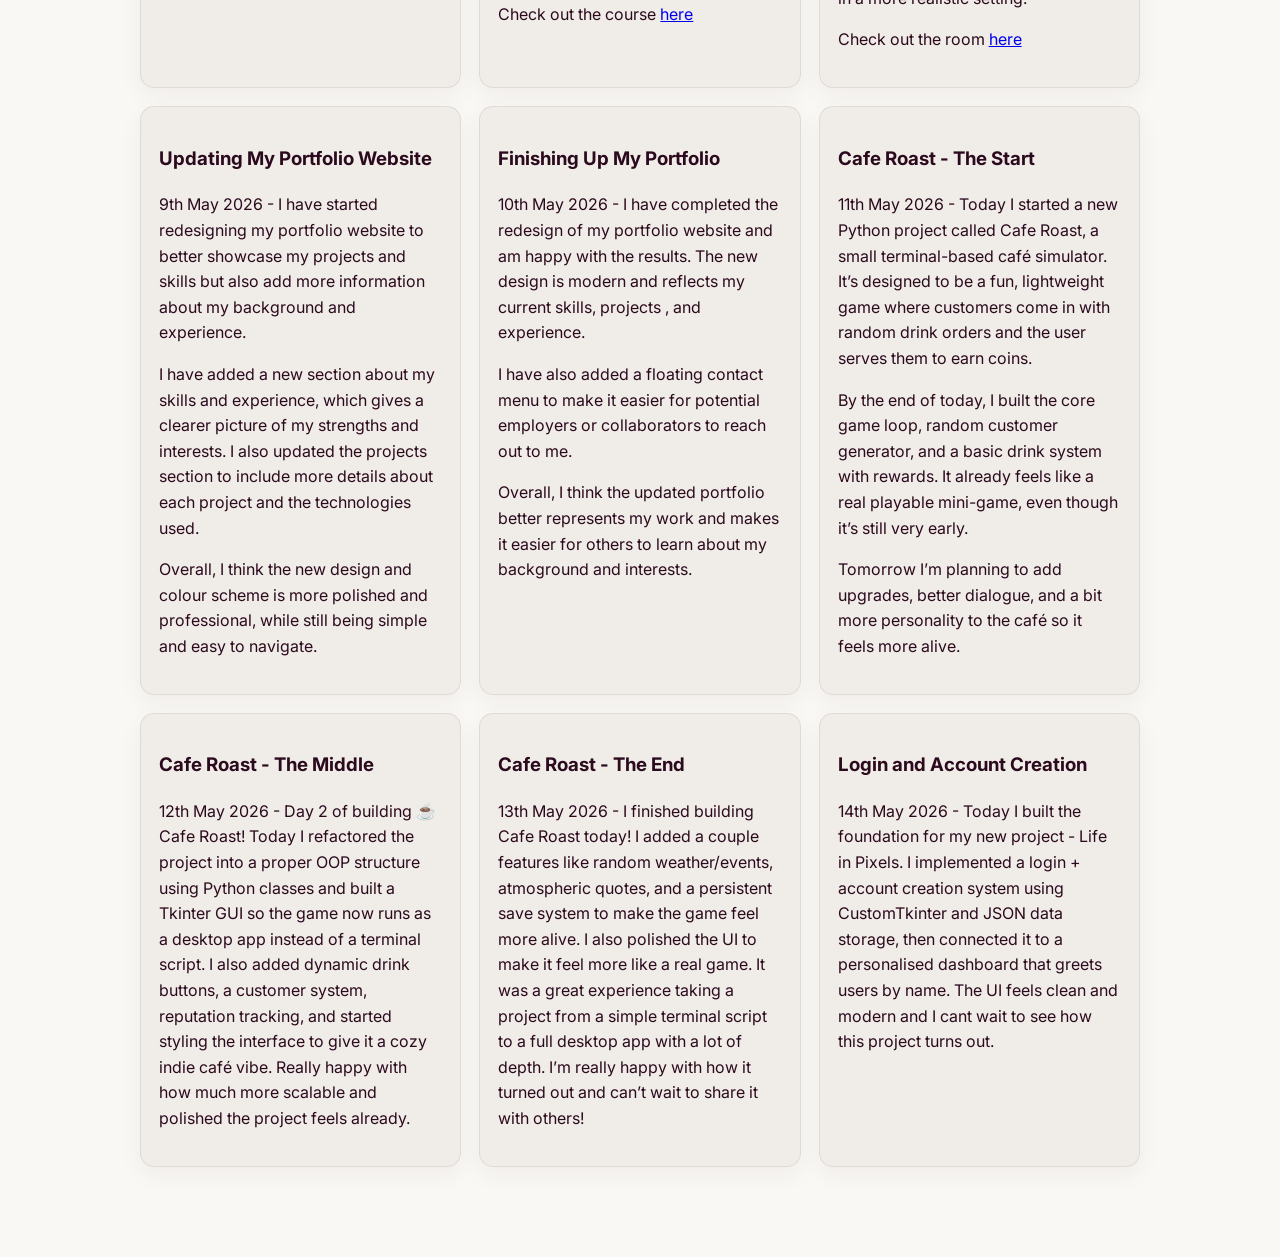
==== commit 5809f5c0: "Adding to the collection of blog posts" ====
--- a/blog.html
+++ b/blog.html
@@ -135,6 +135,11 @@
       </p>
     </article>
 
+    <article>
+      <h3>Login and Account Creation</h3>
+      <p>14th May 2026 - Today I built the foundation for my new project - Life in Pixels. I implemented a login + account creation system using CustomTkinter and JSON data storage, then connected it to a personalised dashboard that greets users by name. The UI feels clean and modern and I cant wait to see how this project turns out.</p>
+    </article>
+
   </div>
 </section>
 
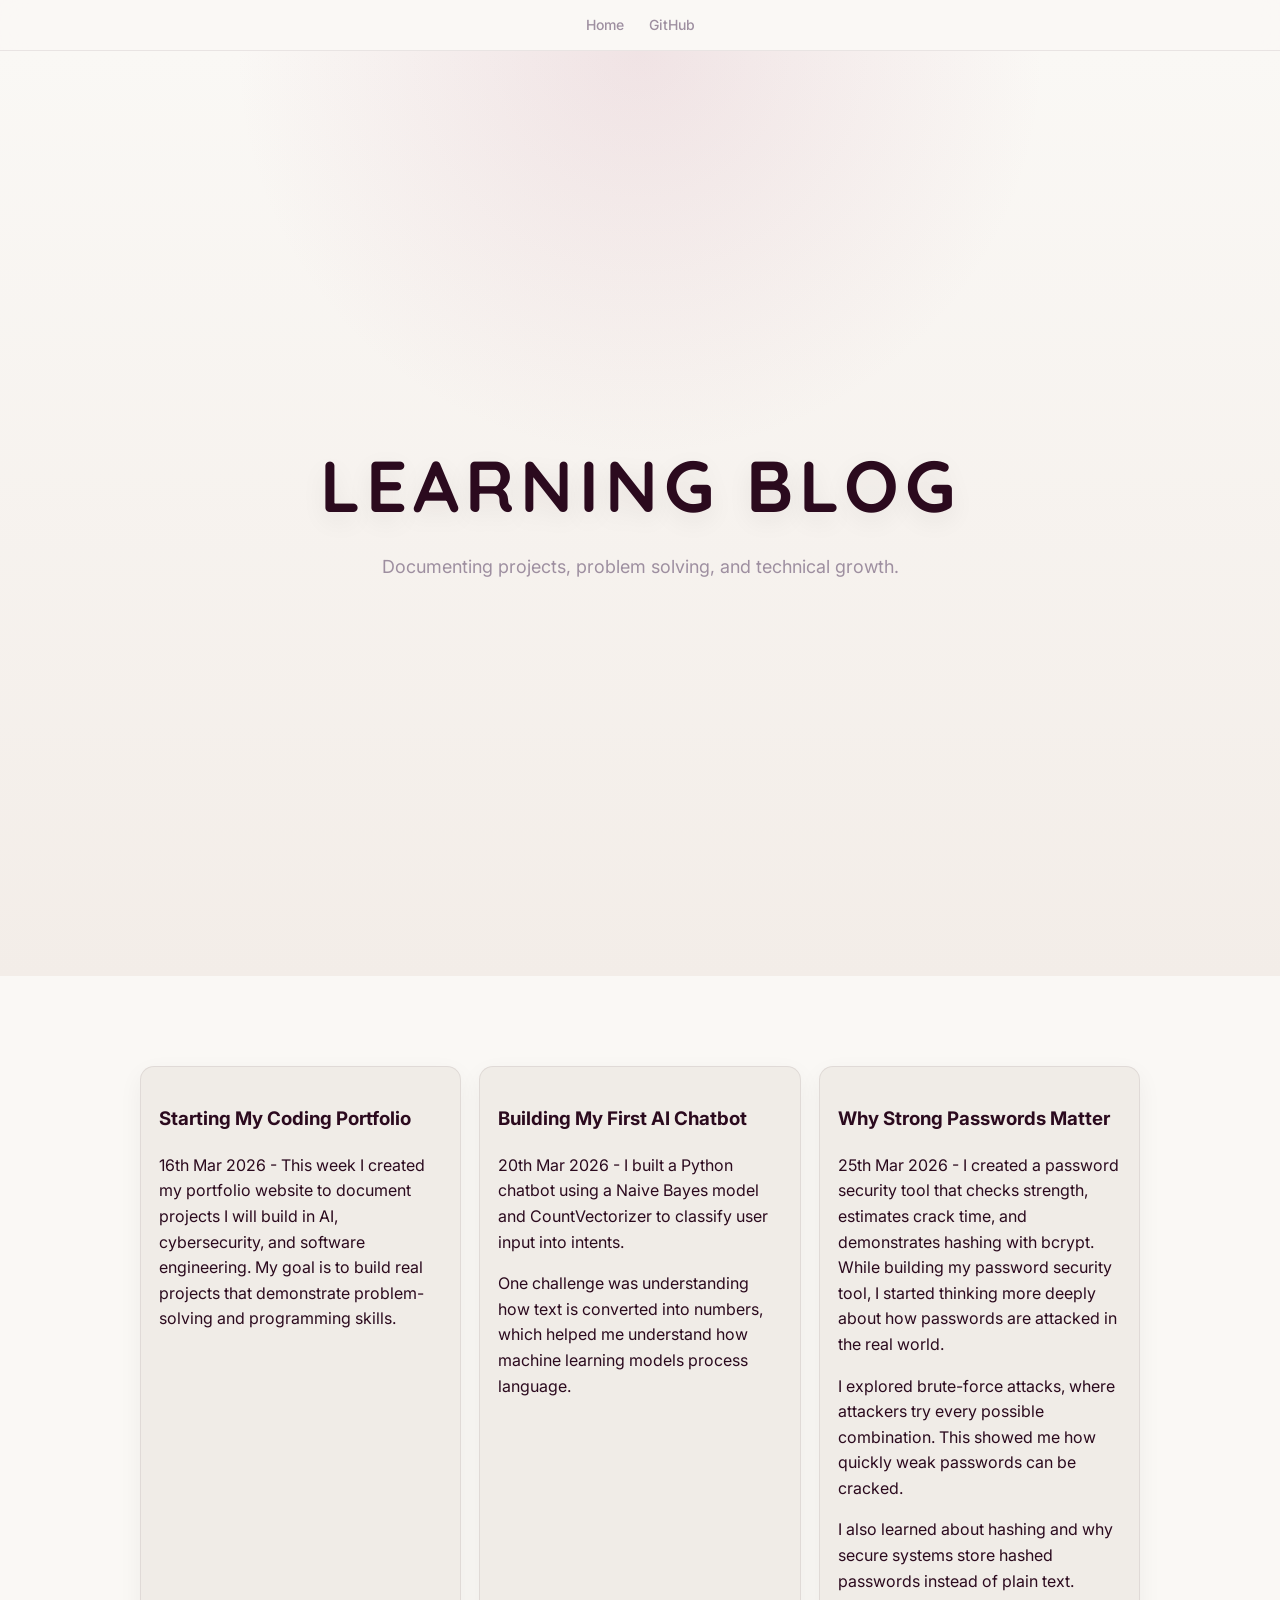
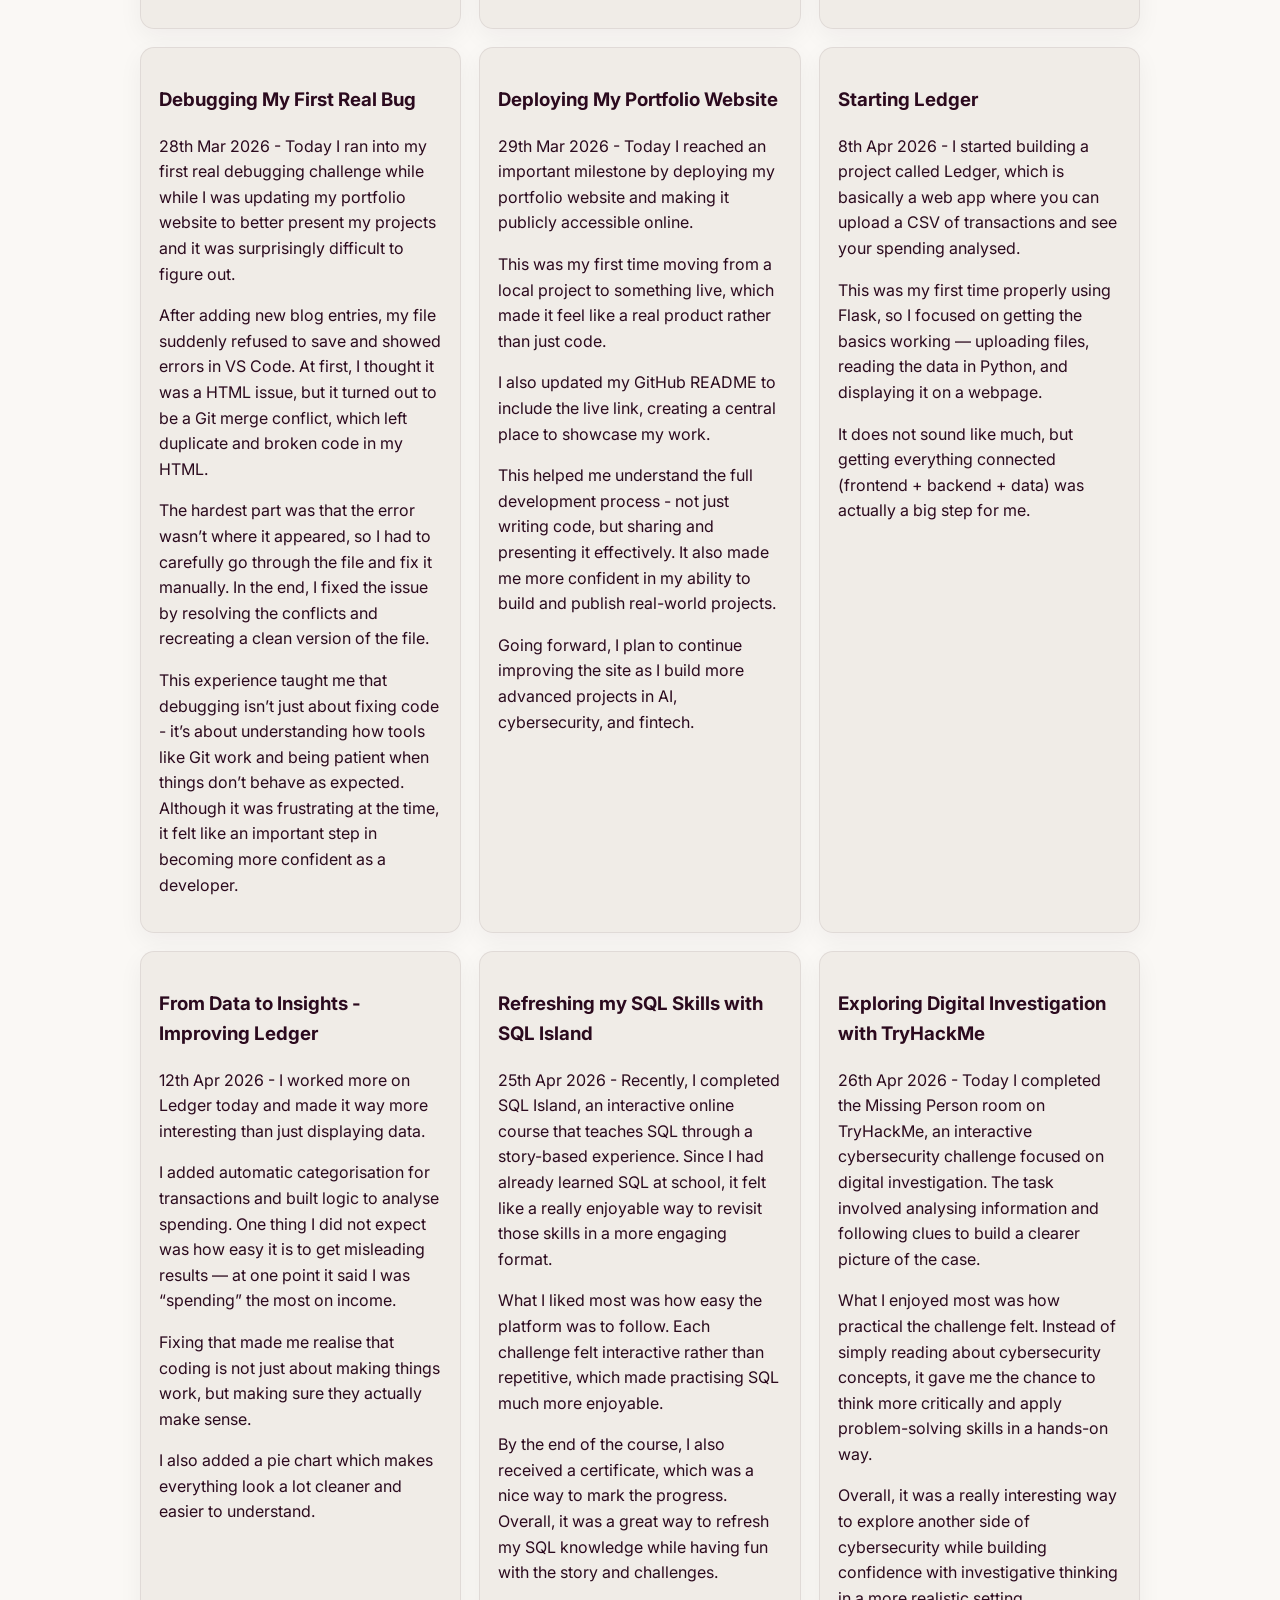
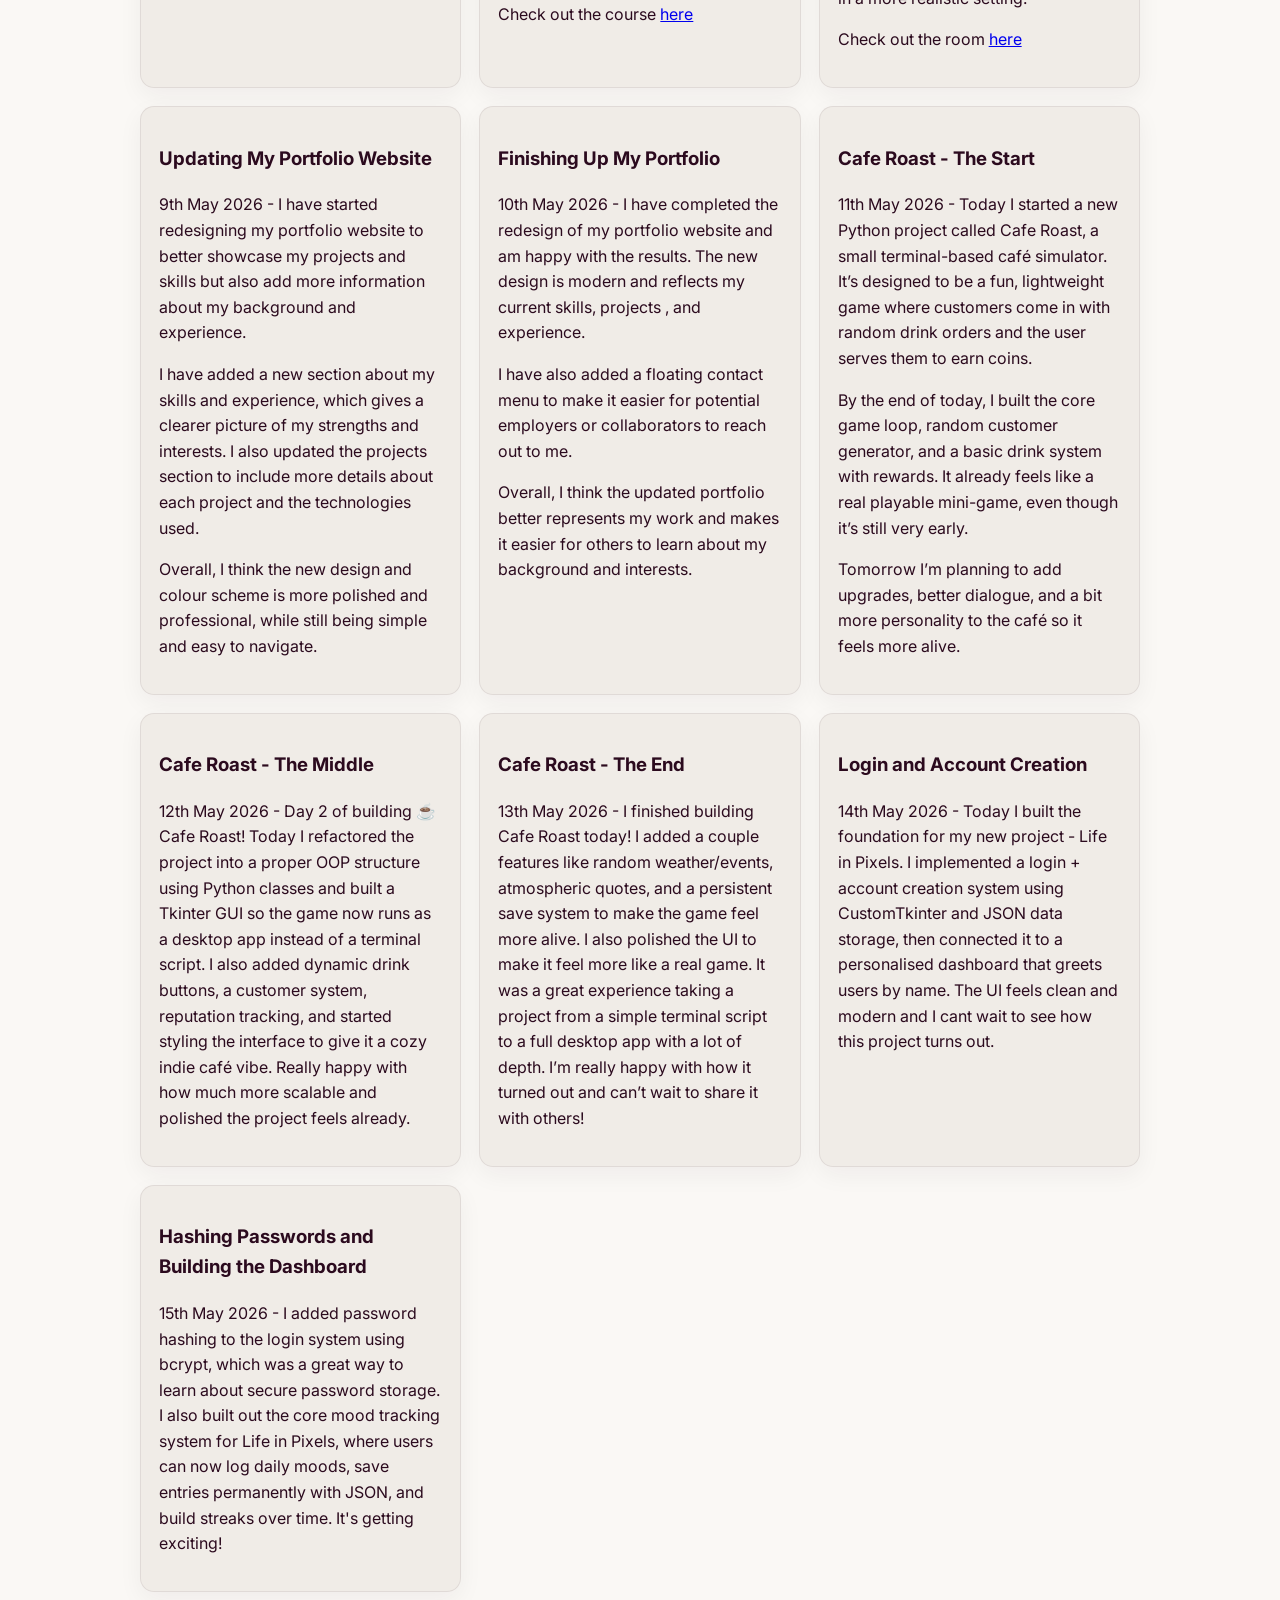
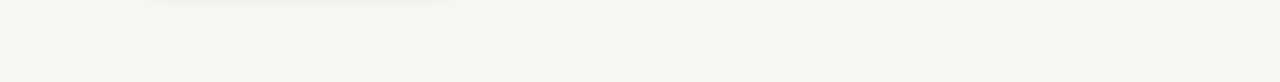
==== commit bc9dbc3d: "Blog post" ====
--- a/blog.html
+++ b/blog.html
@@ -140,6 +140,11 @@
       <p>14th May 2026 - Today I built the foundation for my new project - Life in Pixels. I implemented a login + account creation system using CustomTkinter and JSON data storage, then connected it to a personalised dashboard that greets users by name. The UI feels clean and modern and I cant wait to see how this project turns out.</p>
     </article>
 
+    <article>
+      <h3>Hashing Passwords and Building the Dashboard</h3>
+      <p>15th May 2026 - I added password hashing to the login system using bcrypt, which was a great way to learn about secure password storage. I also built out the core mood tracking system for Life in Pixels, where users can now log daily moods, save entries permanently with JSON, and build streaks over time. It's getting exciting!</p>
+    </article>
+
   </div>
 </section>
 
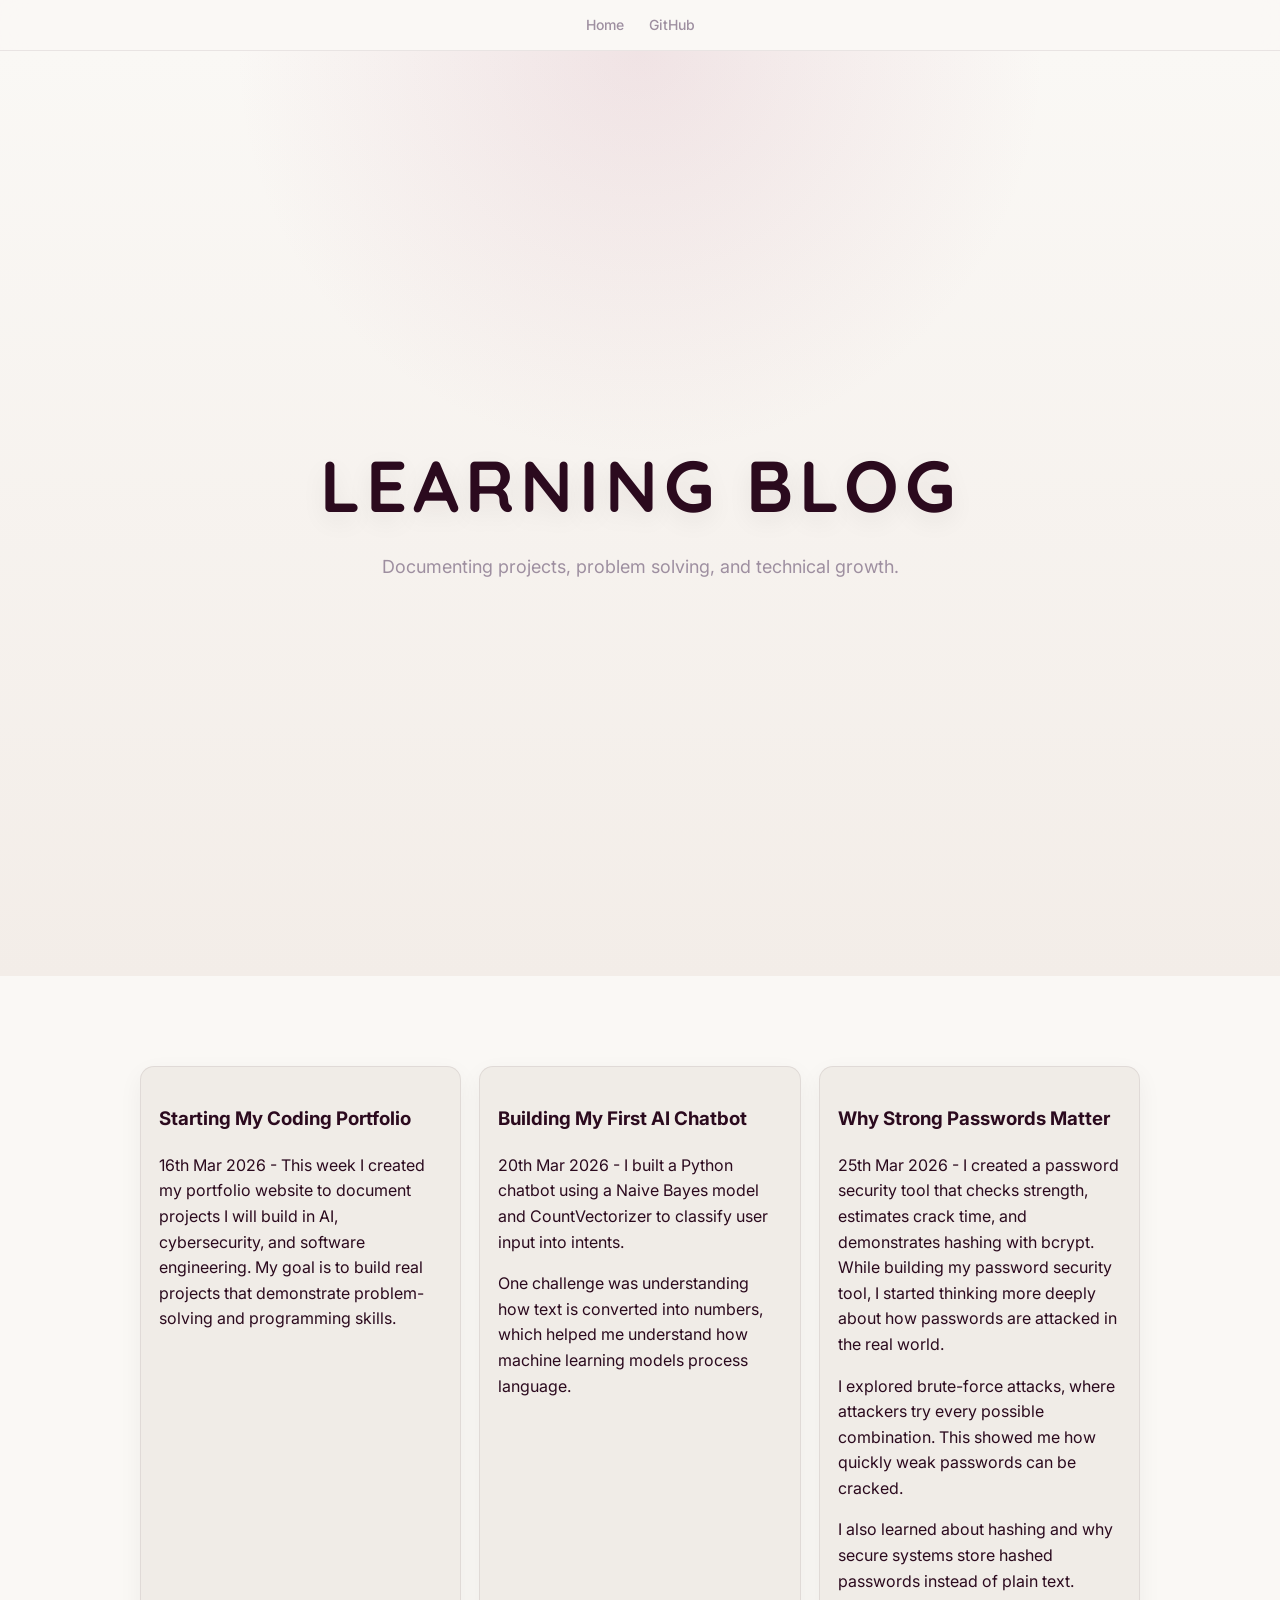
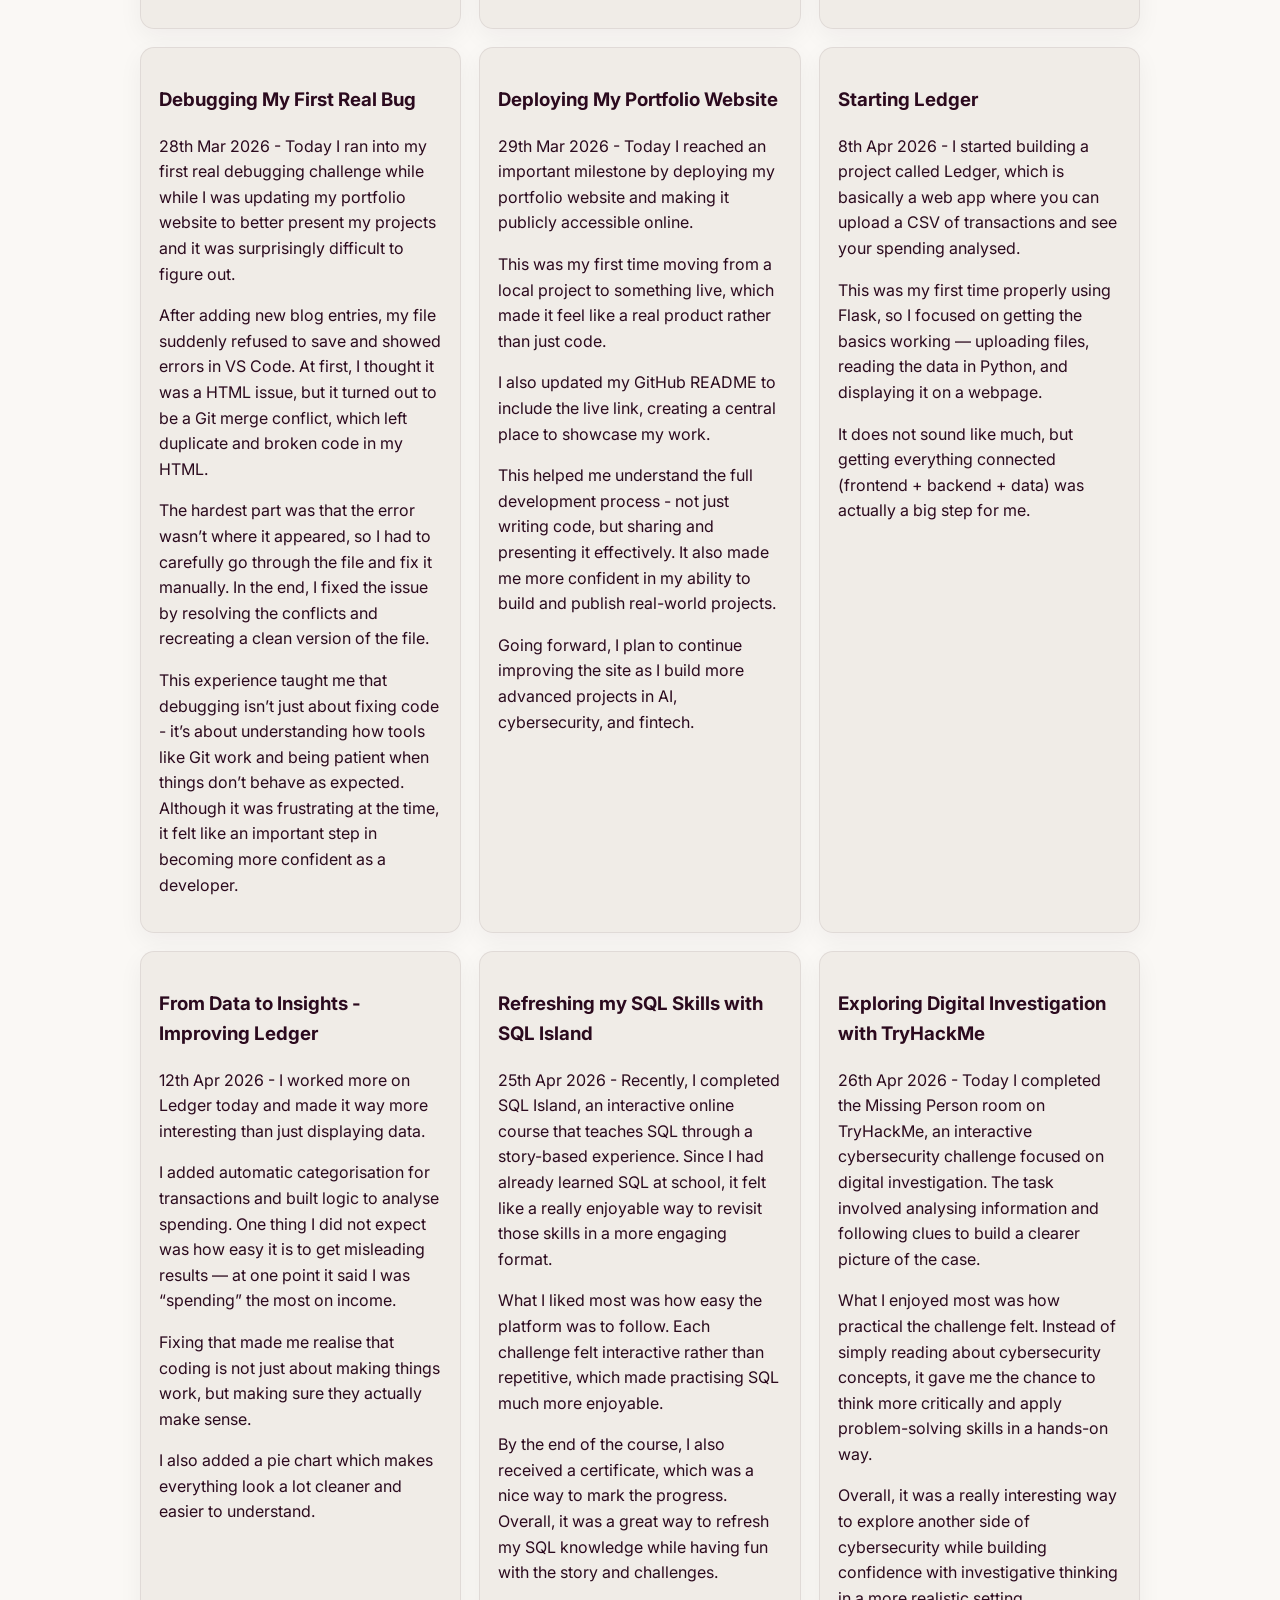
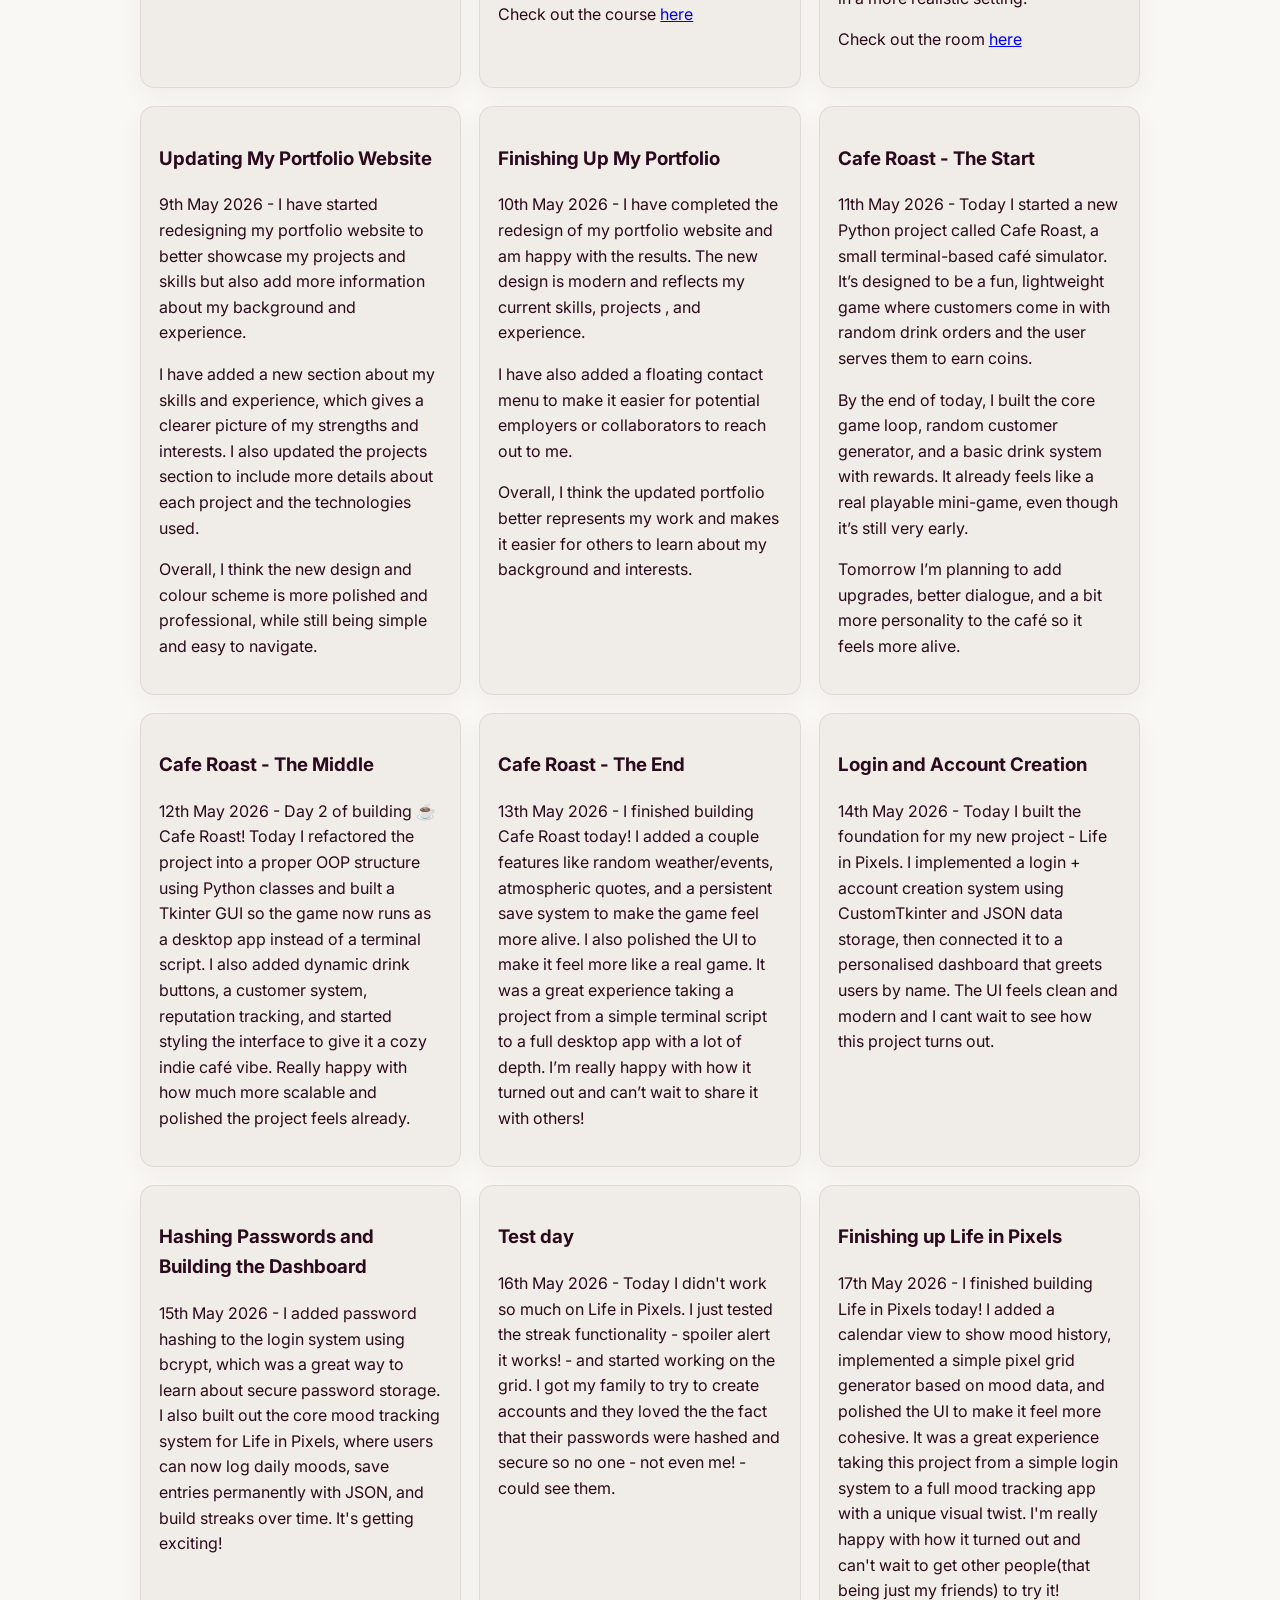
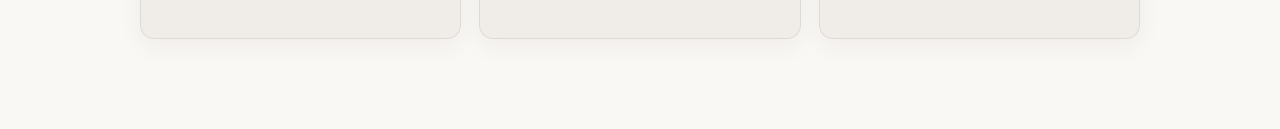
==== commit 68fc9aa6: "Add link to Life in Pixels and blog entries" ====
--- a/blog.html
+++ b/blog.html
@@ -145,6 +145,16 @@
       <p>15th May 2026 - I added password hashing to the login system using bcrypt, which was a great way to learn about secure password storage. I also built out the core mood tracking system for Life in Pixels, where users can now log daily moods, save entries permanently with JSON, and build streaks over time. It's getting exciting!</p>
     </article>
 
+    <article>
+      <h3>Test day</h3>
+      <p>16th May 2026 - Today I didn't work so much on Life in Pixels. I just tested the streak functionality - spoiler alert it works! - and started working on the grid. I got my family to try to create accounts and they loved the the fact that their passwords were hashed and secure so no one - not even me! - could see them.</p>
+    </article>
+
+    <article>
+      <h3>Finishing up Life in Pixels</h3>
+      <p>17th May 2026 - I finished building Life in Pixels today! I added a calendar view to show mood history, implemented a simple pixel grid generator based on mood data, and polished the UI to make it feel more cohesive. It was a great experience taking this project from a simple login system to a full mood tracking app with a unique visual twist. I'm really happy with how it turned out and can't wait to get other people(that being just my friends) to try it!</p>
+    </article>
+
   </div>
 </section>
 
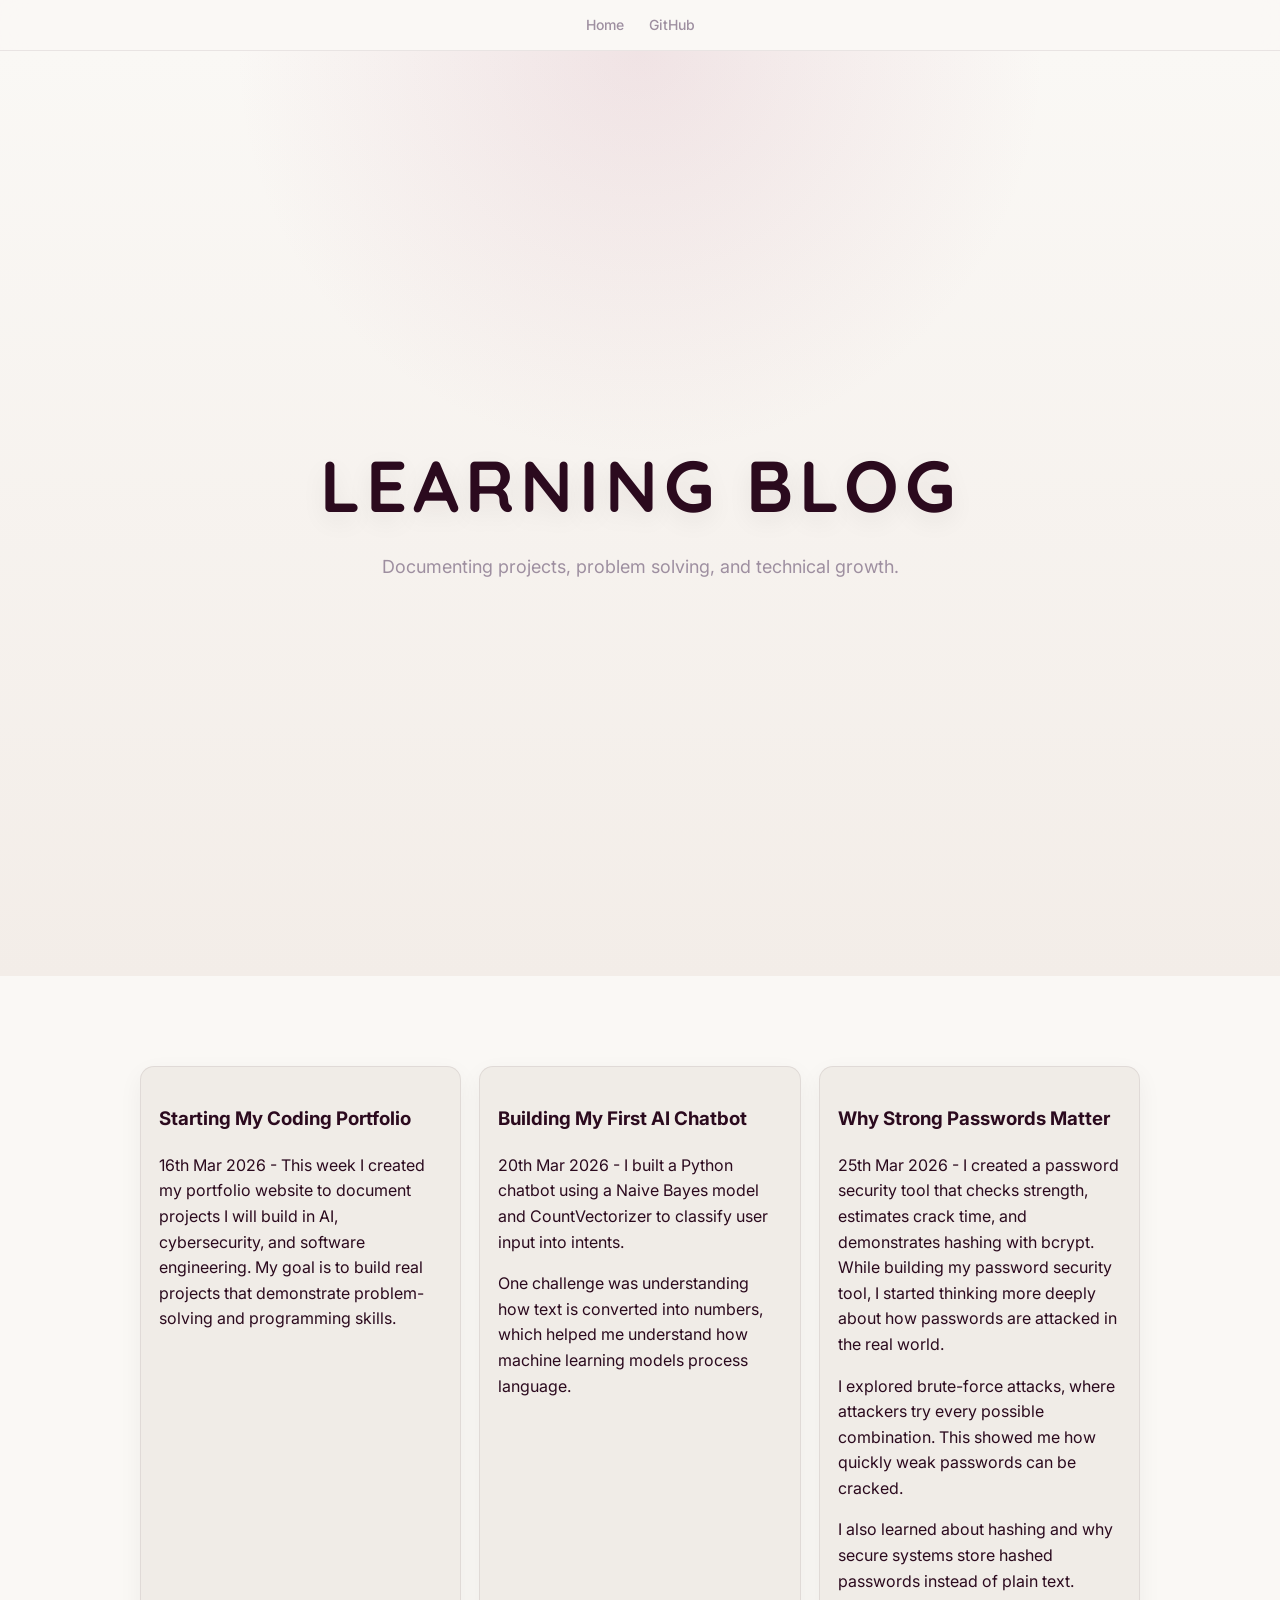
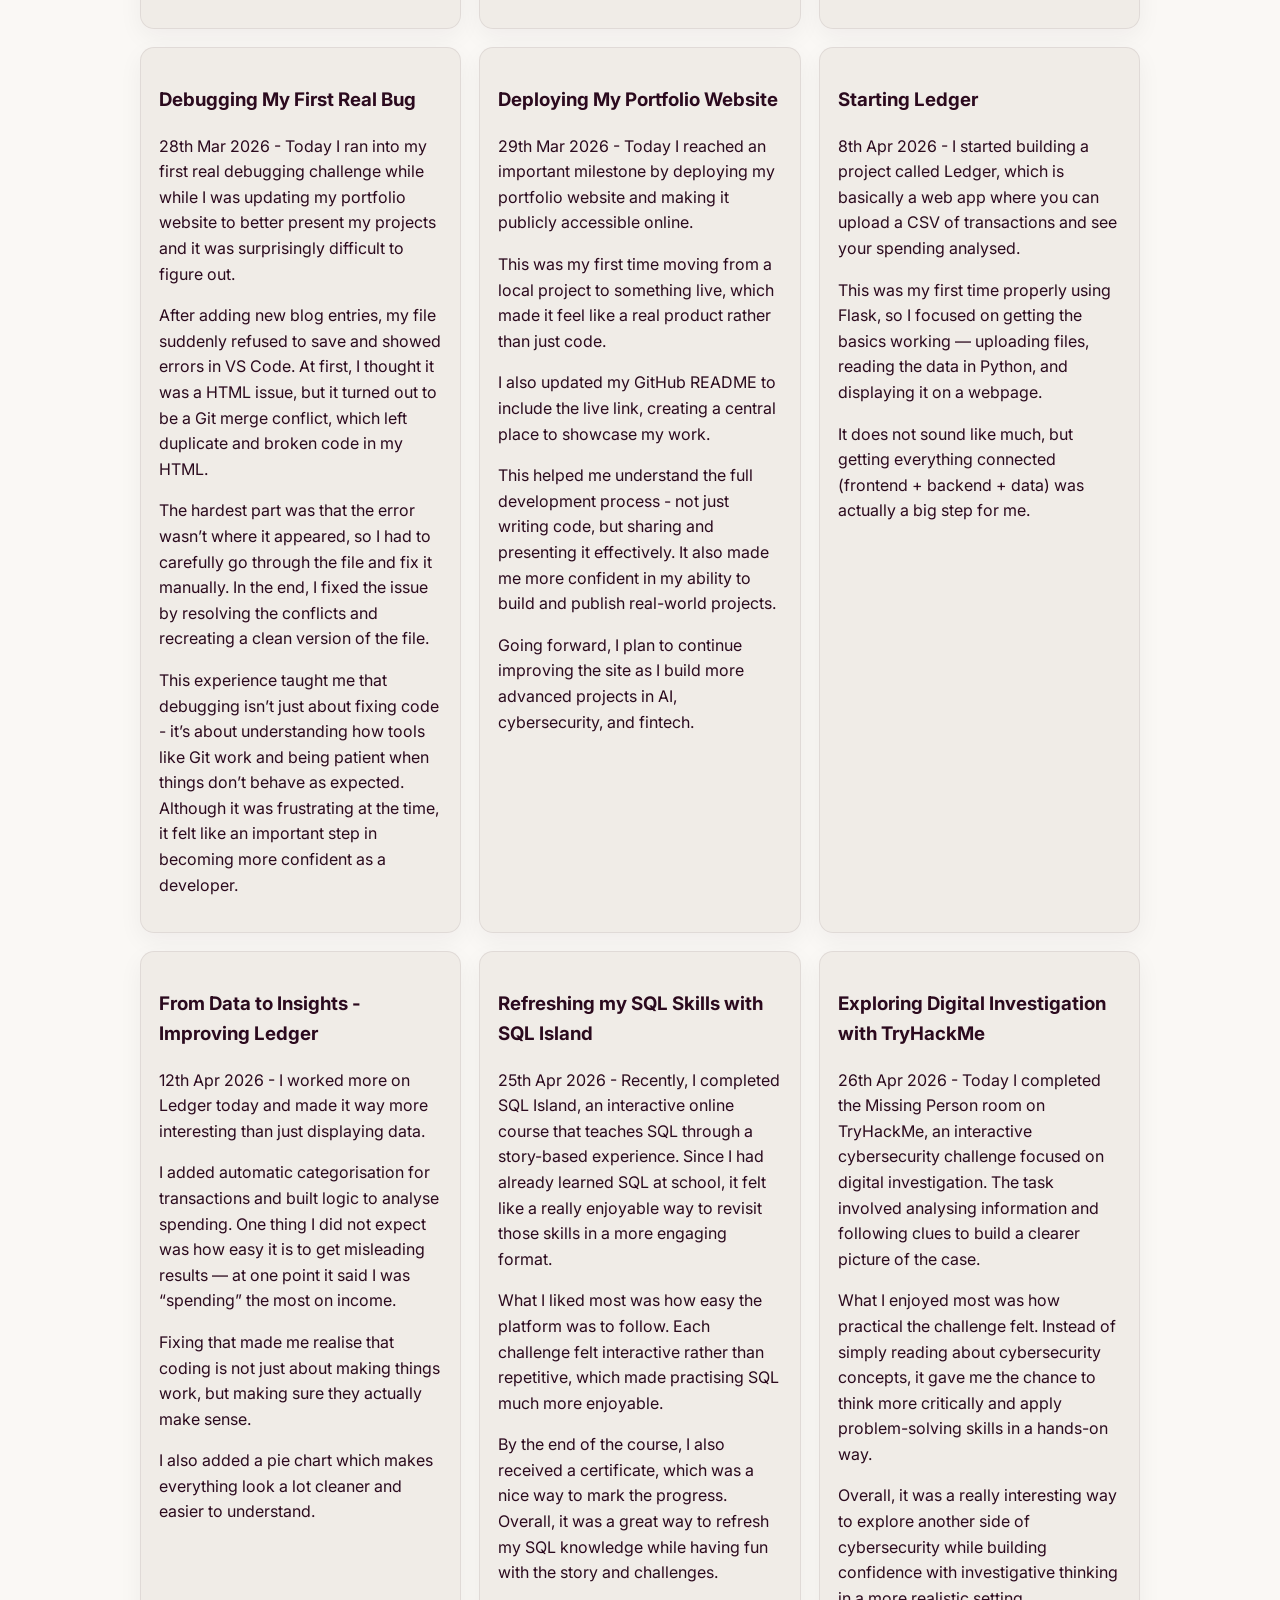
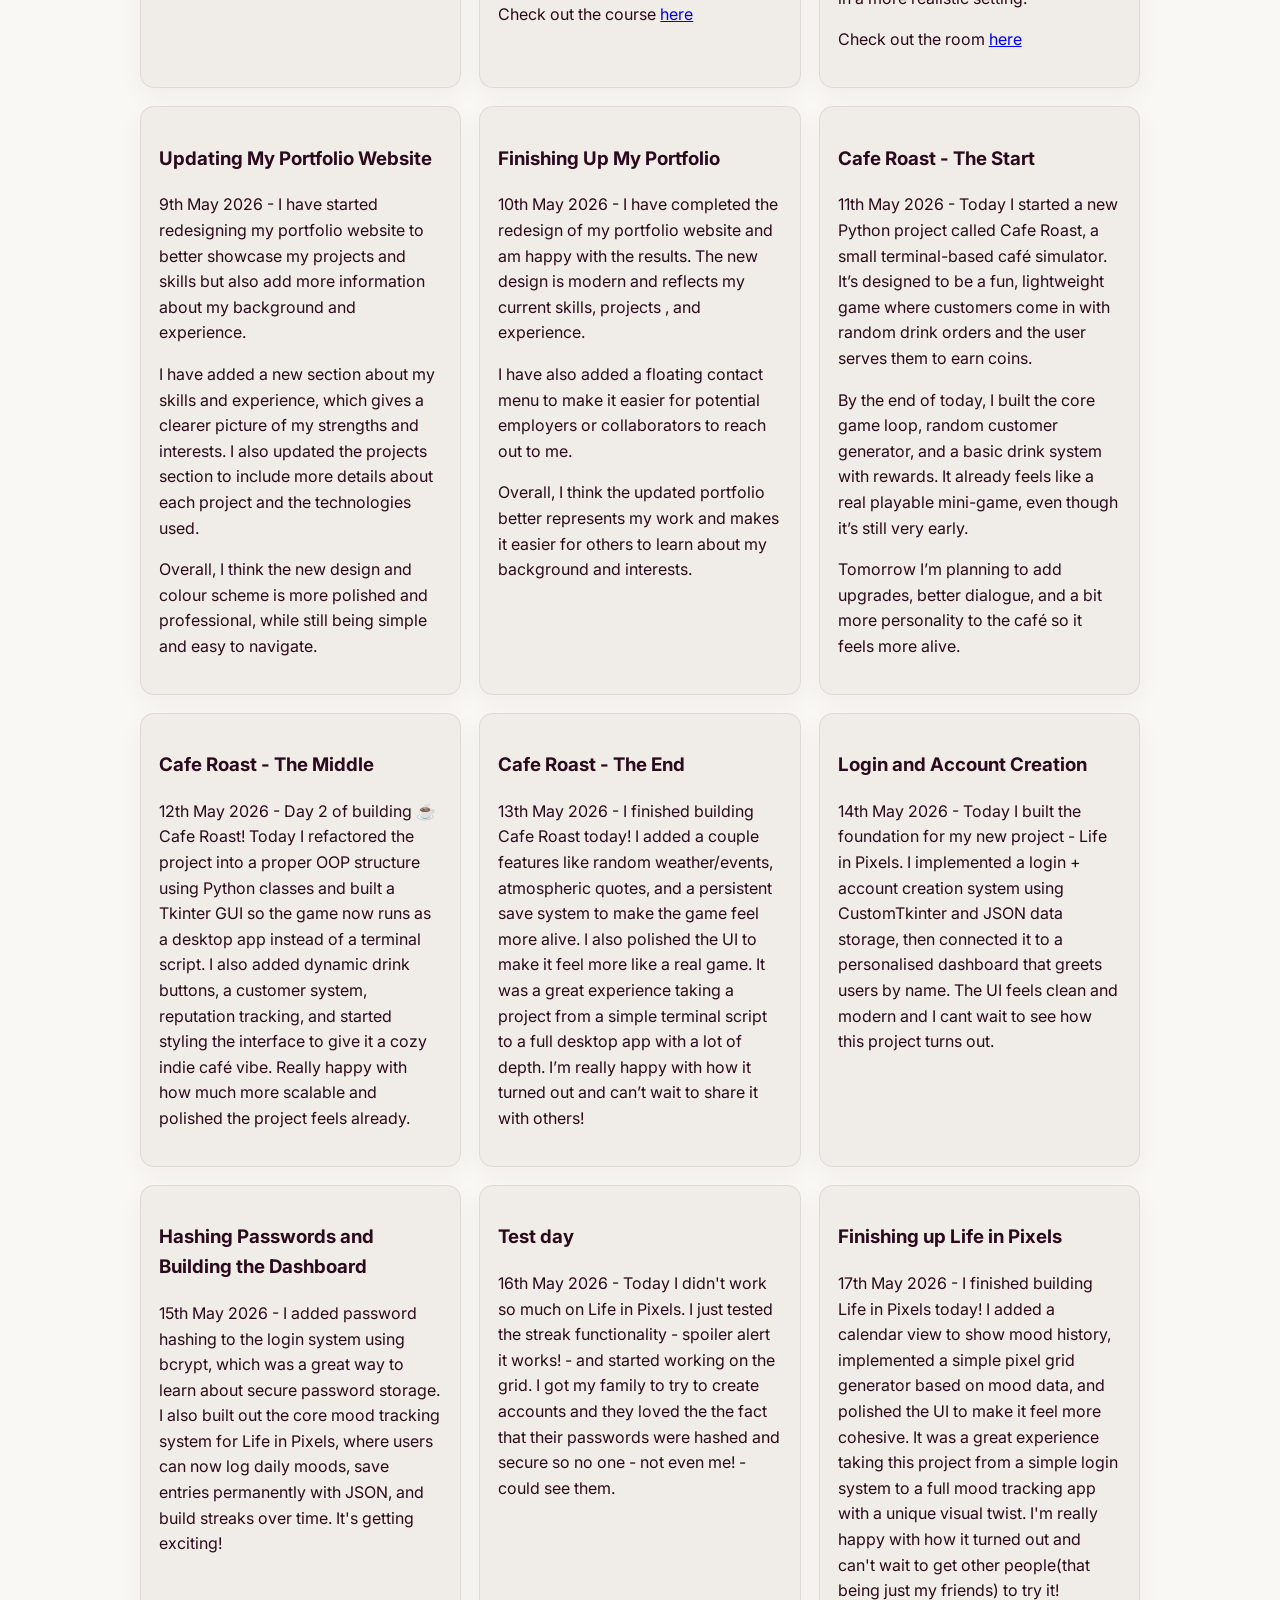
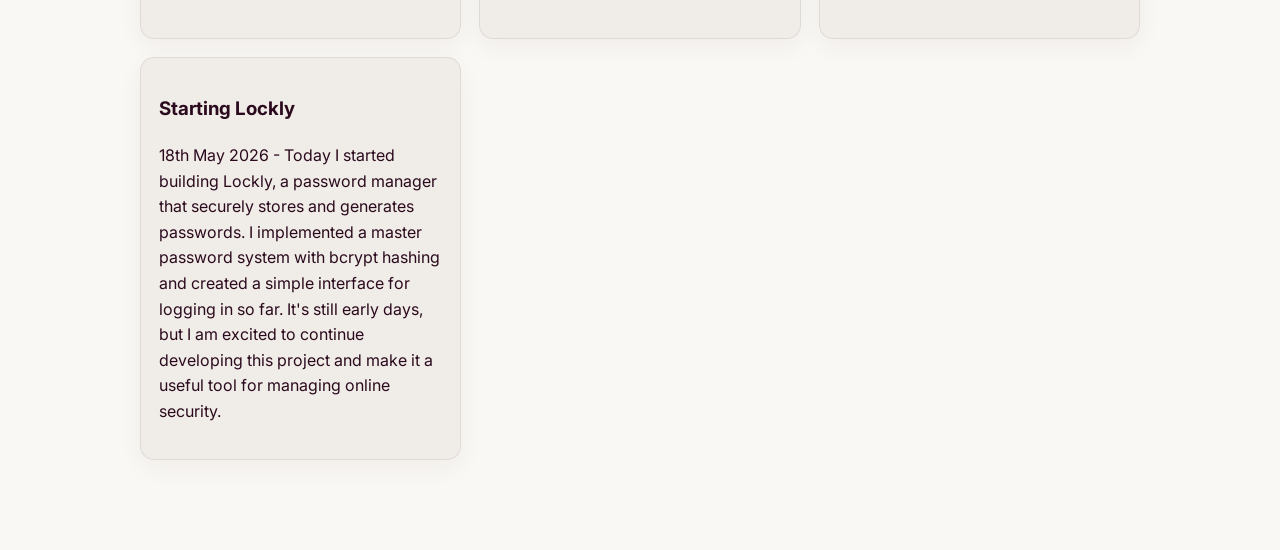
==== commit 55da23e0: "Add Lockly to the collection" ====
--- a/blog.html
+++ b/blog.html
@@ -155,6 +155,11 @@
       <p>17th May 2026 - I finished building Life in Pixels today! I added a calendar view to show mood history, implemented a simple pixel grid generator based on mood data, and polished the UI to make it feel more cohesive. It was a great experience taking this project from a simple login system to a full mood tracking app with a unique visual twist. I'm really happy with how it turned out and can't wait to get other people(that being just my friends) to try it!</p>
     </article>
 
+    <article>
+      <h3>Starting Lockly</h3>
+      <p>18th May 2026 - Today I started building Lockly, a password manager that securely stores and generates passwords. I implemented a master password system with bcrypt hashing and created a simple interface for logging in so far. It's still early days, but I am excited to continue developing this project and make it a useful tool for managing online security.</p>
+    </article>      
+
   </div>
 </section>
 
